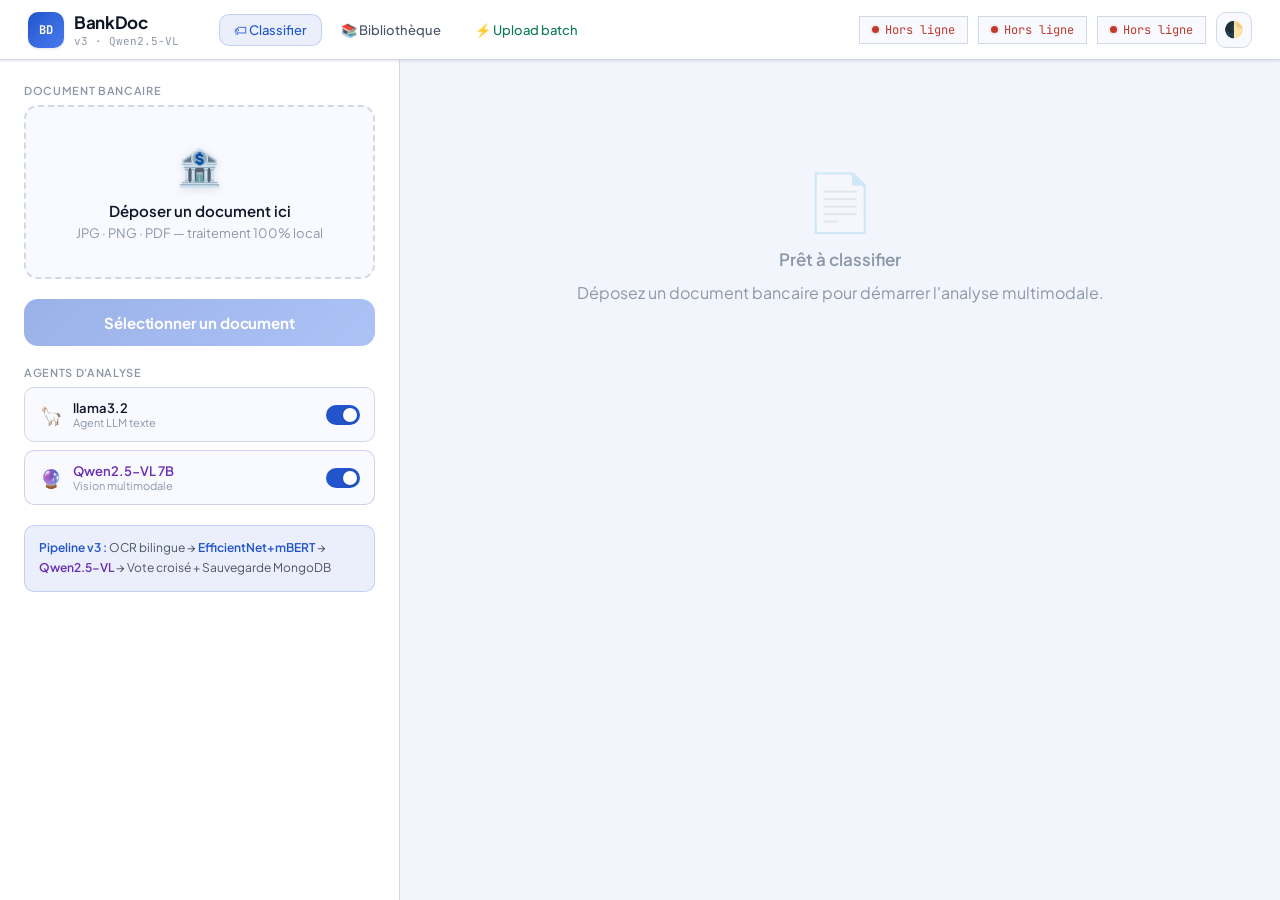
==== templates/index.html @ 98807e3e "Refactorisation du projet: nouvelle architecture avec routes, services et templates" ====
<!DOCTYPE html>
<html lang="fr" data-theme="light">
<head>
<meta charset="UTF-8"/>
<meta name="viewport" content="width=device-width, initial-scale=1.0"/>
<title>BankDoc Classifier</title>
<link href="https://fonts.googleapis.com/css2?family=Plus+Jakarta+Sans:wght@300;400;500;600;700;800&family=JetBrains+Mono:wght@400;500&display=swap" rel="stylesheet"/>
<style>
/* ═══════════════════════════════════════════════
   DESIGN SYSTEM
═══════════════════════════════════════════════ */
:root{
  --bg-base:#F2F5FB;--bg-surface:#FFFFFF;--bg-raised:#F8FAFF;--bg-sunken:#EBF0FA;
  --brand:#2255CC;--brand-light:#4A7AEF;--brand-dark:#1A3E99;
  --brand-muted:rgba(34,85,204,0.09);--brand-border:rgba(34,85,204,0.20);
  --success:#0E7A5C;--success-bg:rgba(14,122,92,0.09);--success-border:rgba(14,122,92,0.22);
  --warning:#B45309;--warning-bg:rgba(180,83,9,0.09);--warning-border:rgba(180,83,9,0.22);
  --danger:#C0392B;--danger-bg:rgba(192,57,43,0.09);--danger-border:rgba(192,57,43,0.22);
  --purple:#6B2EB5;--purple-bg:rgba(107,46,181,0.09);--purple-border:rgba(107,46,181,0.22);
  --text:#0F1628;--text2:#4A5568;--text3:#8C97A8;--text4:#B8C2D0;
  --border:#D1D9E6;--border-subtle:#E8EDF5;
  --shadow-sm:0 1px 3px rgba(15,22,40,0.08),0 1px 2px rgba(15,22,40,0.04);
  --shadow-md:0 4px 12px rgba(15,22,40,0.10),0 2px 4px rgba(15,22,40,0.05);
  --shadow-lg:0 12px 32px rgba(15,22,40,0.13),0 4px 8px rgba(15,22,40,0.06);
  --shadow-focus:0 0 0 3px rgba(34,85,204,0.18);
  --font:'Plus Jakarta Sans',sans-serif;--mono:'JetBrains Mono',monospace;
  --r-sm:6px;--r-md:10px;--r-lg:14px;--r-xl:20px;
}
[data-theme="dark"]{
  --bg-base:#0C1220;--bg-surface:#141E30;--bg-raised:#1A2540;--bg-sunken:#0A0F1A;
  --brand:#4A7AEF;--brand-light:#6B97F5;--brand-dark:#2255CC;
  --brand-muted:rgba(74,122,239,0.12);--brand-border:rgba(74,122,239,0.28);
  --success:#2DD4A0;--success-bg:rgba(45,212,160,0.10);--success-border:rgba(45,212,160,0.28);
  --warning:#F5A623;--warning-bg:rgba(245,166,35,0.10);--warning-border:rgba(245,166,35,0.28);
  --danger:#F05252;--danger-bg:rgba(240,82,82,0.10);--danger-border:rgba(240,82,82,0.28);
  --purple:#A78BFA;--purple-bg:rgba(167,139,250,0.10);--purple-border:rgba(167,139,250,0.28);
  --text:#E8EEF8;--text2:#8FA4C0;--text3:#4E6480;--text4:#2E3F55;
  --border:#1E2E45;--border-subtle:#162035;
  --shadow-sm:0 1px 3px rgba(0,0,0,0.25);--shadow-md:0 4px 12px rgba(0,0,0,0.30);--shadow-lg:0 12px 32px rgba(0,0,0,0.40);
}

*{box-sizing:border-box;margin:0;padding:0}
html{font-size:16px}
body{background:var(--bg-base);color:var(--text);font-family:var(--font);min-height:100vh;display:flex;flex-direction:column;transition:background .2s,color .2s}

/* ── SCROLLBARS ── */
*{scrollbar-width:thin;scrollbar-color:var(--border) transparent}
::-webkit-scrollbar{width:8px;height:8px}
::-webkit-scrollbar-track{background:var(--bg-sunken);border-radius:4px}
::-webkit-scrollbar-thumb{background:var(--border);border-radius:4px;border:2px solid var(--bg-sunken)}
::-webkit-scrollbar-thumb:hover{background:var(--text3)}

/* ── HEADER ── */
header{
  background:var(--bg-surface);border-bottom:1px solid var(--border);
  padding:0 28px;height:60px;display:flex;align-items:center;gap:16px;
  position:sticky;top:0;z-index:100;box-shadow:var(--shadow-sm);
}
.logo{display:flex;align-items:center;gap:10px;text-decoration:none}
.logo-mark{
  width:36px;height:36px;border-radius:10px;
  background:linear-gradient(135deg,var(--brand),var(--brand-light));
  display:flex;align-items:center;justify-content:center;
  font-family:var(--mono);font-size:12px;font-weight:700;color:#fff;
  box-shadow:var(--shadow-sm);
}
.logo-title{font-size:17px;font-weight:700;color:var(--text);letter-spacing:-.02em}
.logo-version{font-size:11px;font-family:var(--mono);color:var(--text3);margin-top:1px}

.nav{display:flex;gap:4px;margin-left:24px}
.nav-link{
  padding:7px 14px;border-radius:var(--r-md);font-size:13px;font-weight:500;
  color:var(--text2);text-decoration:none;transition:all .15s;border:1px solid transparent;
  display:flex;align-items:center;gap:6px;
}
.nav-link:hover{background:var(--bg-raised);color:var(--text);border-color:var(--border-subtle)}
.nav-link.active{background:var(--brand-muted);color:var(--brand);border-color:var(--brand-border)}
.nav-link.accent{color:var(--success)}
.nav-link.accent:hover{background:var(--success-bg);border-color:var(--success-border)}

.header-right{margin-left:auto;display:flex;align-items:center;gap:10px}
.status-chip{
  display:flex;align-items:center;gap:6px;padding:5px 12px;
  border-radius:var(--r-full);border:1px solid var(--border);
  background:var(--bg-raised);font-size:12px;font-family:var(--mono);
}
.status-dot{width:7px;height:7px;border-radius:50%;flex-shrink:0}
.status-dot.ok{background:var(--success);box-shadow:0 0 0 2px var(--success-bg)}
.status-dot.warn{background:var(--warning);box-shadow:0 0 0 2px var(--warning-bg)}
.status-dot.err{background:var(--danger);box-shadow:0 0 0 2px var(--danger-bg)}
.status-dot.pulse{animation:pulse 2s ease-in-out infinite}
@keyframes pulse{0%,100%{opacity:1}50%{opacity:.4}}
.status-txt{color:var(--text2)}

.theme-btn{
  width:36px;height:36px;border-radius:var(--r-md);border:1px solid var(--border);
  background:var(--bg-raised);cursor:pointer;font-size:16px;display:flex;align-items:center;justify-content:center;transition:all .15s;
}
.theme-btn:hover{background:var(--bg-sunken);border-color:var(--brand-border)}

/* ── LAYOUT ── */
#page-classify{
  display:grid;grid-template-columns:400px 1fr;
  flex:1;overflow:hidden;min-height:0;
}
.panel-left{
  background:var(--bg-surface);border-right:1px solid var(--border);
  display:flex;flex-direction:column;overflow-y:auto;
  padding:24px;gap:20px;
}
.panel-right{
  background:var(--bg-base);overflow-y:auto;padding:24px;
  display:flex;flex-direction:column;gap:20px;
}

/* ── LABELS ── */
.lbl{font-size:11px;font-weight:600;letter-spacing:.06em;text-transform:uppercase;color:var(--text3);margin-bottom:8px;display:block}

/* ── DROPZONE ── */
.dropzone{
  border:2px dashed var(--border);border-radius:var(--r-lg);
  padding:36px 24px;text-align:center;cursor:pointer;
  transition:all .2s;position:relative;background:var(--bg-raised);
}
.dropzone:hover,.dropzone.drag{border-color:var(--brand);background:var(--brand-muted)}
.dropzone input{position:absolute;inset:0;opacity:0;cursor:pointer;width:100%}
.dz-icon{font-size:36px;margin-bottom:12px;display:block;filter:drop-shadow(0 2px 4px rgba(0,0,0,.1))}
.dz-title{font-size:15px;font-weight:600;color:var(--text);margin-bottom:5px}
.dz-sub{font-size:13px;color:var(--text3)}

/* ── PREVIEW ── */
.preview-card{background:var(--bg-raised);border:1px solid var(--border);border-radius:var(--r-lg);overflow:hidden}
.preview-card img{width:100%;max-height:220px;object-fit:contain;background:var(--bg-sunken);display:block}
.preview-meta{padding:10px 14px;display:flex;gap:12px;font-size:12px;font-family:var(--mono);color:var(--text3);border-top:1px solid var(--border-subtle);background:var(--bg-surface)}

/* ── CLASSIFY BUTTON ── */
.classify-btn{
  width:100%;padding:14px 20px;border-radius:var(--r-lg);
  background:linear-gradient(135deg,var(--brand),var(--brand-light));
  color:#fff;border:none;font-family:var(--font);font-size:15px;font-weight:700;
  cursor:pointer;transition:all .2s;display:flex;align-items:center;justify-content:center;gap:10px;
  box-shadow:0 4px 14px rgba(34,85,204,0.30);letter-spacing:-.01em;
}
.classify-btn:hover{transform:translateY(-1px);box-shadow:0 6px 20px rgba(34,85,204,0.38)}
.classify-btn:active{transform:translateY(0)}
.classify-btn:disabled{opacity:.45;cursor:not-allowed;transform:none;box-shadow:none}
.btn-spinner{width:16px;height:16px;border:2px solid rgba(255,255,255,.35);border-top-color:#fff;border-radius:50%;animation:spin .7s linear infinite;display:none}
@keyframes spin{to{transform:rotate(360deg)}}

/* ── TOGGLES ── */
.toggles{display:flex;flex-direction:column;gap:8px}
.toggle-row{
  display:flex;align-items:center;justify-content:space-between;
  padding:12px 14px;background:var(--bg-raised);border:1px solid var(--border);
  border-radius:var(--r-md);transition:border-color .15s;
}
.toggle-row:hover{border-color:var(--brand-border)}
.toggle-info{display:flex;align-items:center;gap:10px}
.toggle-icon{font-size:18px;width:24px;text-align:center}
.toggle-name{font-size:13px;font-weight:600;color:var(--text)}
.toggle-desc{font-size:11px;color:var(--text3)}
.sw{position:relative;width:34px;height:20px;display:inline-block;flex-shrink:0}
.sw input{opacity:0;width:0;height:0}
.sl{position:absolute;inset:0;background:var(--border);border-radius:20px;cursor:pointer;transition:background .2s}
.sl:before{content:"";position:absolute;width:14px;height:14px;left:3px;top:3px;background:#fff;border-radius:50%;transition:transform .2s;box-shadow:0 1px 3px rgba(0,0,0,.2)}
input:checked+.sl{background:var(--brand)}
input:checked+.sl:before{transform:translateX(14px)}

/* ── PIPELINE INFO ── */
.pipe-info{padding:12px 14px;background:var(--brand-muted);border:1px solid var(--brand-border);border-radius:var(--r-md);font-size:12px;color:var(--text2);line-height:1.7}
.pipe-info strong{color:var(--brand);font-weight:600}

/* ══════════════════════
   RESULT CARDS
══════════════════════ */
.empty-state{
  display:flex;flex-direction:column;align-items:center;justify-content:center;
  gap:12px;padding:80px 24px;color:var(--text3);text-align:center;
}
.empty-icon{font-size:56px;opacity:.25}
.empty-title{font-size:17px;font-weight:600;color:var(--text3)}
.empty-sub{font-size:13px}

.result-card{background:var(--bg-surface);border:1px solid var(--border);border-radius:var(--r-xl);padding:24px;box-shadow:var(--shadow-md);transition:border-color .2s}
.result-card.validated{border-color:var(--success-border);background:linear-gradient(180deg,var(--success-bg),transparent)}
.result-card.disagreement{border-color:var(--warning-border)}
.result-card.agents{border-color:var(--purple-border)}

.result-top{display:flex;align-items:flex-start;justify-content:space-between;margin-bottom:20px}
.result-class-label{font-size:11px;font-weight:600;letter-spacing:.08em;text-transform:uppercase;color:var(--text3);margin-bottom:6px}
.result-class{font-size:28px;font-weight:800;letter-spacing:-.03em;color:var(--text)}
.path-pill{
  padding:5px 12px;border-radius:var(--r-full);font-size:11px;font-weight:600;
  font-family:var(--mono);
}
.path-pill.validated{background:var(--success-bg);color:var(--success);border:1px solid var(--success-border)}
.path-pill.disagreement{background:var(--warning-bg);color:var(--warning);border:1px solid var(--warning-border)}
.path-pill.agents{background:var(--purple-bg);color:var(--purple);border:1px solid var(--purple-border)}
.path-pill.default{background:var(--bg-raised);color:var(--text3);border:1px solid var(--border)}

.conf-row{margin-bottom:20px}
.conf-labels{display:flex;justify-content:space-between;align-items:center;margin-bottom:7px}
.conf-label-txt{font-size:13px;color:var(--text2);font-weight:500}
.conf-value{font-size:18px;font-weight:700;font-family:var(--mono)}
.conf-value.hi{color:var(--success)}
.conf-value.mid{color:var(--warning)}
.conf-value.lo{color:var(--danger)}
.bar-bg{height:8px;background:var(--bg-sunken);border-radius:4px;overflow:hidden}
.bar-fill{height:8px;border-radius:4px;transition:width .8s cubic-bezier(.4,0,.2,1)}
.bar-fill.hi{background:linear-gradient(90deg,var(--success),#34D399)}
.bar-fill.mid{background:linear-gradient(90deg,var(--warning),#FBBF24)}
.bar-fill.lo{background:linear-gradient(90deg,var(--danger),#F87171)}

.manual-alert{
  background:var(--warning-bg);border:1px solid var(--warning-border);border-radius:var(--r-lg);
  padding:18px 20px;display:flex;align-items:flex-start;gap:14px;margin-bottom:8px;
}
.mal-icon{font-size:28px;flex-shrink:0}
.mal-title{font-size:15px;font-weight:700;color:var(--warning);margin-bottom:6px}
.mal-desc{font-size:13px;color:var(--text2);line-height:1.6;margin-bottom:12px}
.mal-btn{
  display:inline-flex;align-items:center;gap:8px;padding:10px 18px;
  background:var(--warning);color:#fff;border-radius:var(--r-md);border:none;
  font-family:var(--font);font-size:13px;font-weight:600;cursor:pointer;text-decoration:none;transition:all .15s;
  box-shadow:0 2px 8px rgba(180,83,9,0.25);
}
.mal-btn:hover{opacity:.9;transform:translateY(-1px)}

.section-title{font-size:13px;font-weight:700;letter-spacing:-.01em;color:var(--text);margin-bottom:12px;display:flex;align-items:center;gap:8px}
.section-title::after{content:"";flex:1;height:1px;background:var(--border-subtle)}

/* Qwen card */
.qwen-card{background:var(--bg-raised);border:1px solid var(--purple-border);border-radius:var(--r-lg);padding:16px}
.qw-header{display:flex;align-items:center;gap:8px;margin-bottom:14px}
.qw-badge{padding:4px 10px;border-radius:var(--r-full);font-size:11px;font-weight:600;background:var(--purple-bg);color:var(--purple);border:1px solid var(--purple-border)}
.qw-grid{display:grid;grid-template-columns:1fr 1fr;gap:10px;margin-bottom:10px}
.qw-field label{font-size:10px;font-weight:600;text-transform:uppercase;letter-spacing:.06em;color:var(--text3);display:block;margin-bottom:3px}
.qw-field .val{font-size:14px;font-weight:600;color:var(--text)}
.qw-reason{font-size:12px;color:var(--text2);line-height:1.5;font-family:var(--mono);background:var(--bg-sunken);padding:8px 10px;border-radius:var(--r-sm);margin-top:8px}
.agree-chip{display:inline-flex;align-items:center;gap:6px;padding:5px 11px;border-radius:var(--r-full);font-size:11px;font-weight:600;margin-top:8px}
.agree-chip.yes{background:var(--success-bg);color:var(--success);border:1px solid var(--success-border)}
.agree-chip.no{background:var(--warning-bg);color:var(--warning);border:1px solid var(--warning-border)}

/* Votes */
.votes-grid{display:grid;grid-template-columns:repeat(4,1fr);gap:8px}
.vote-card{background:var(--bg-raised);border:1px solid var(--border);border-radius:var(--r-md);padding:11px;transition:border-color .15s}
.vote-card.qwen{border-color:var(--purple-border)}
.vote-source{font-size:10px;font-weight:600;text-transform:uppercase;letter-spacing:.06em;color:var(--text3);margin-bottom:4px}
.vote-val{font-size:12px;font-weight:600;color:var(--text);word-break:break-word}

/* Scores */
.scores-list{display:flex;flex-direction:column;gap:7px}
.score-row{display:grid;grid-template-columns:150px 1fr 52px;align-items:center;gap:8px}
.score-name{font-size:12px;color:var(--text2);white-space:nowrap;overflow:hidden;text-overflow:ellipsis}
.score-bar-bg{height:5px;background:var(--bg-sunken);border-radius:3px}
.score-bar{height:5px;border-radius:3px;background:var(--border);transition:width .6s}
.score-bar.top{background:var(--brand)}
.score-pct{font-family:var(--mono);font-size:11px;color:var(--text3);text-align:right}

/* Steps */
.steps{display:flex;flex-direction:column;gap:0}
.step-item{display:flex;gap:12px;position:relative;padding-bottom:14px}
.step-item:last-child{padding-bottom:0}
.step-side{display:flex;flex-direction:column;align-items:center}
.step-dot{width:24px;height:24px;border-radius:50%;flex-shrink:0;display:flex;align-items:center;justify-content:center;font-size:10px;font-weight:700}
.step-dot.ok{background:var(--success-bg);color:var(--success);border:1.5px solid var(--success-border)}
.step-dot.warning{background:var(--warning-bg);color:var(--warning);border:1.5px solid var(--warning-border)}
.step-dot.info{background:var(--brand-muted);color:var(--brand);border:1.5px solid var(--brand-border)}
.step-line{flex:1;width:1.5px;background:var(--border-subtle);margin-top:4px}
.step-item:last-child .step-line{display:none}
.step-body{padding-top:2px;flex:1;min-width:0}
.step-name{font-size:13px;font-weight:600;color:var(--text);margin-bottom:3px}
.step-detail{font-size:11px;font-family:var(--mono);color:var(--text3);line-height:1.5;word-break:break-word}

/* OCR */
.ocr-box{background:var(--bg-sunken);border:1px solid var(--border);border-radius:var(--r-md);padding:12px;font-family:var(--mono);font-size:12px;color:var(--text2);line-height:1.7;max-height:130px;overflow-y:auto;white-space:pre-wrap;scrollbar-width:thin}

/* Mongo saved */
.mongo-saved{background:var(--success-bg);border:1px solid var(--success-border);border-radius:var(--r-md);padding:12px 16px;display:flex;align-items:center;gap:10px;font-size:12px;font-family:var(--mono);flex-wrap:wrap}
.mongo-saved .ms-label{color:var(--success);font-weight:600}
.mongo-saved .ms-id{color:var(--text3);flex:1;overflow:hidden;text-overflow:ellipsis;white-space:nowrap}
.mongo-saved a{background:var(--success-bg);border:1px solid var(--success-border);color:var(--success);padding:5px 12px;border-radius:var(--r-sm);font-size:11px;text-decoration:none;transition:all .15s;white-space:nowrap}
.mongo-saved a:hover{background:rgba(14,122,92,.18)}

.timing{font-family:var(--mono);font-size:11px;color:var(--text3);text-align:right}

/* ── RESPONSIVE ── */
@media(max-width:900px){
  #page-classify{grid-template-columns:1fr;height:auto;overflow:visible}
  .panel-left{max-height:none}
  .votes-grid{grid-template-columns:repeat(2,1fr)}
}
</style>
</head>
<body>

<header>
  <a class="logo" href="/">
    <div class="logo-mark">BD</div>
    <div>
      <div class="logo-title">BankDoc</div>
      <div class="logo-version">v3 · Qwen2.5-VL</div>
    </div>
  </a>
  <nav class="nav">
    <span class="nav-link active">🏷 Classifier</span>
    <a class="nav-link" href="/library">📚 Bibliothèque</a>
    <a class="nav-link accent" href="/batch">⚡ Upload batch</a>
  </nav>
  <div class="header-right">
    <div class="status-chip">
      <div class="status-dot pulse" id="dot-model"></div>
      <span class="status-txt" id="txt-model">Modèle…</span>
    </div>
    <div class="status-chip">
      <div class="status-dot pulse" id="dot-qwen"></div>
      <span class="status-txt" id="txt-qwen">Qwen…</span>
    </div>
    <div class="status-chip">
      <div class="status-dot pulse" id="dot-mongo"></div>
      <span class="status-txt" id="txt-mongo">MongoDB…</span>
    </div>
    <button class="theme-btn" onclick="toggleTheme()" title="Changer le thème">🌓</button>
  </div>
</header>

<div id="page-classify">
  <div class="panel-left">
    <!-- Upload -->
    <div>
      <span class="lbl">Document bancaire</span>
      <div class="dropzone" id="dropzone">
        <input type="file" id="file-input" accept="image/*,.pdf"/>
        <span class="dz-icon">🏦</span>
        <div class="dz-title">Déposer un document ici</div>
        <div class="dz-sub">JPG · PNG · PDF — traitement 100% local</div>
      </div>
    </div>

    <!-- Preview -->
    <div id="preview-wrap" style="display:none">
      <span class="lbl">Aperçu</span>
      <div class="preview-card">
        <img id="preview-img" src="" alt="Aperçu"/>
        <div class="preview-meta">
          <span id="file-name">—</span>
          <span id="file-size">—</span>
        </div>
      </div>
    </div>

    <!-- CTA -->
    <button id="btn-classify" class="classify-btn" disabled>
      <div class="btn-spinner" id="spinner"></div>
      <span id="btn-text">Sélectionner un document</span>
    </button>

    <!-- Agents -->
    <div>
      <span class="lbl">Agents d'analyse</span>
      <div class="toggles">
        <div class="toggle-row">
          <div class="toggle-info">
            <span class="toggle-icon">🦙</span>
            <div>
              <div class="toggle-name">llama3.2</div>
              <div class="toggle-desc">Agent LLM texte</div>
            </div>
          </div>
          <label class="sw"><input type="checkbox" id="toggle-llama" checked onchange="setAgent('ollama',this.checked)"/><span class="sl"></span></label>
        </div>
        <div class="toggle-row" style="border-color:var(--purple-border)">
          <div class="toggle-info">
            <span class="toggle-icon">🔮</span>
            <div>
              <div class="toggle-name" style="color:var(--purple)">Qwen2.5-VL 7B</div>
              <div class="toggle-desc">Vision multimodale</div>
            </div>
          </div>
          <label class="sw"><input type="checkbox" id="toggle-qwen" checked onchange="setAgent('qwen',this.checked)"/><span class="sl"></span></label>
        </div>
      </div>
    </div>

    <!-- Pipeline info -->
    <div class="pipe-info">
      <strong>Pipeline v3 :</strong> OCR bilingue →
      <strong>EfficientNet+mBERT</strong> →
      <strong style="color:var(--purple)">Qwen2.5-VL</strong> →
      Vote croisé + Sauvegarde MongoDB
    </div>
  </div>

  <!-- RIGHT -->
  <div class="panel-right" id="right-panel">
    <div class="empty-state" id="empty-state">
      <div class="empty-icon">📄</div>
      <div class="empty-title">Prêt à classifier</div>
      <p>Déposez un document bancaire pour démarrer l'analyse multimodale.</p>
    </div>
  </div>
</div>

<script>
const API = "http://localhost:5000";
let selectedFile = null;

/* Theme */
function toggleTheme(){
  const h=document.documentElement;
  const dark=h.getAttribute('data-theme')==='dark';
  h.setAttribute('data-theme',dark?'light':'dark');
  localStorage.setItem('theme',dark?'light':'dark');
}
(()=>{const t=localStorage.getItem('theme')||'light';document.documentElement.setAttribute('data-theme',t);})();

/* Status */
async function checkStatus(){
  try{
    const r=await fetch(`${API}/status`,{signal:AbortSignal.timeout(4000)});
    const d=await r.json();
    setStatus('model',d.device?'ok':'warn',`${(d.device||'cpu').toUpperCase()} · Acc. ${d.val_acc}%`);
    setStatus('qwen',d.qwen?'ok':'warn',d.qwen?'Qwen2.5-VL ✓':'Qwen hors ligne');
    setStatus('mongo',d.mongodb?'ok':'err',d.mongodb?'MongoDB ✓':'MongoDB ✗');
    document.getElementById('toggle-llama').checked=d.ollama;
    document.getElementById('toggle-qwen').checked=d.qwen;
  }catch{
    ['model','qwen','mongo'].forEach(k=>setStatus(k,'err','Hors ligne'));
  }
}
function setStatus(key,st,txt){
  const d=document.getElementById(`dot-${key}`);
  const t=document.getElementById(`txt-${key}`);
  d.className=`status-dot ${st}`;
  t.textContent=txt;
  t.style.color=st==='ok'?'var(--success)':st==='warn'?'var(--warning)':'var(--danger)';
}
checkStatus();setInterval(checkStatus,15000);

async function setAgent(type,enabled){
  const ep=type==='qwen'?'/toggle_qwen':'/toggle_ollama';
  await fetch(`${API}${ep}`,{method:'POST',headers:{'Content-Type':'application/json'},body:JSON.stringify({enabled})}).catch(()=>{});
}

/* Upload */
const dropzone=document.getElementById('dropzone');
const fileInput=document.getElementById('file-input');
dropzone.addEventListener('dragover',e=>{e.preventDefault();dropzone.classList.add('drag');});
dropzone.addEventListener('dragleave',()=>dropzone.classList.remove('drag'));
dropzone.addEventListener('drop',e=>{e.preventDefault();dropzone.classList.remove('drag');if(e.dataTransfer.files[0])handleFile(e.dataTransfer.files[0]);});
fileInput.addEventListener('change',()=>{if(fileInput.files[0])handleFile(fileInput.files[0]);});

function handleFile(file){
  selectedFile=file;
  const reader=new FileReader();
  reader.onload=e=>{
    document.getElementById('preview-img').src=e.target.result;
    document.getElementById('preview-wrap').style.display='block';
    document.getElementById('file-name').textContent=file.name;
    document.getElementById('file-size').textContent=(file.size/1024).toFixed(1)+' KB';
    document.getElementById('btn-classify').disabled=false;
    document.getElementById('btn-text').textContent='Classifier ce document';
  };
  reader.readAsDataURL(file);
}

document.getElementById('btn-classify').addEventListener('click',async()=>{
  if(!selectedFile)return;
  const btn=document.getElementById('btn-classify');
  const sp=document.getElementById('spinner');
  const bt=document.getElementById('btn-text');
  btn.disabled=true;sp.style.display='block';bt.textContent='Analyse en cours…';
  try{
    const fd=new FormData();fd.append('file',selectedFile);
    const r=await fetch(`${API}/classify`,{method:'POST',body:fd});
    const d=await r.json();
    const conf=parseFloat(d.confidence||0);
    const needsManual=conf<70||d.prediction==='inconnu'||!d.agreement;
    renderResult(d,needsManual);
  }catch(err){renderError(err.message);}
  finally{btn.disabled=false;sp.style.display='none';bt.textContent='Classifier ce document';}
});

/* Render */
function confClass(c){return c>=80?'hi':c>=60?'mid':'lo';}
function pathInfo(p){
  return{
    direct_qwen_validated:{text:'Validé par Qwen ✓',cls:'validated'},
    qwen_disagreement:{text:'Désaccord Qwen ⚠',cls:'disagreement'},
    agents:{text:'Vote multi-agents',cls:'agents'},
    direct:{text:'Voie directe',cls:'default'},
  }[p]||{text:p,cls:'default'};
}

function renderResult(d,needsManual=false){
  const panel=document.getElementById('right-panel');
  const conf=parseFloat(d.confidence);
  const cc=confClass(conf);
  const pl=pathInfo(d.path);

  const manualHTML=needsManual?`
    <div class="manual-alert">
      <div class="mal-icon">⚠️</div>
      <div style="flex:1">
        <div class="mal-title">Classification manuelle requise</div>
        <div class="mal-desc">
          Confiance <strong style="color:var(--warning)">${conf.toFixed(1)}%</strong> — en dessous du seuil de 70%.
          ${d.prediction==='inconnu'?'Document classé <strong>inconnu</strong>.':''}
          ${!d.agreement?'Les agents sont en <strong>désaccord</strong>.':''}
        </div>
        <a class="mal-btn" href="manual_classify.html?doc_id=${enc(d.mongo_id||'')}&filename=${enc(d.original_filename||selectedFile?.name||'')}&confidence=${conf.toFixed(1)}&prediction=${enc(d.prediction||'')}&ocr=${enc((d.ocr_text||'').substring(0,500))}&scores=${enc(JSON.stringify(d.all_scores||[]))}">
          🏷 Classifier manuellement →
        </a>
      </div>
    </div>`:''

  let qwenHTML='';
  if(d.qwen?.class||d.qwen?.reasoning){
    const agrees=d.qwen.class&&d.qwen.class.toLowerCase()===d.prediction.toLowerCase();
    qwenHTML=`<div>
      <div class="section-title">🔮 Analyse Qwen2.5-VL</div>
      <div class="qwen-card">
        <div class="qw-header"><span class="qw-badge">qwen2.5vl</span><span style="font-size:12px;color:var(--text3)">Vision multimodale</span></div>
        <div class="qw-grid">
          <div class="qw-field"><label>Classification</label><div class="val">${d.qwen.class||'—'}</div></div>
          <div class="qw-field"><label>Confiance</label><div class="val ${confClass((d.qwen.confidence||0)*100)}">${d.qwen.confidence?((d.qwen.confidence*100).toFixed(0)+'%'):'—'}</div></div>
        </div>
        ${d.qwen.reasoning?`<div class="qw-reason">${d.qwen.reasoning.substring(0,200)}</div>`:''}
        <div class="agree-chip ${agrees?'yes':'no'}">${agrees?'✓ Accord EfficientNet':'⚠ Désaccord — EfficientNet: '+d.prediction+' | Qwen: '+d.qwen.class}</div>
      </div>
    </div>`;
  }

  let votesHTML='';
  if(d.votes&&Object.keys(d.votes).length){
    const vk=['model','keywords','llm','qwen'];
    const vl={model:'EfficientNet',keywords:'Mots-clés',llm:'llama3.2',qwen:'Qwen2.5-VL'};
    votesHTML=`<div>
      <div class="section-title">🗳 Vote des agents</div>
      <div class="votes-grid">
        ${vk.map(k=>`<div class="vote-card ${k==='qwen'?'qwen':''}"><div class="vote-source">${vl[k]}</div><div class="vote-val" ${k==='qwen'?'style="color:var(--purple)"':''}>${d.votes[k]||'—'}</div></div>`).join('')}
      </div>
      ${!d.agreement?`<p style="margin-top:8px;font-size:12px;color:var(--warning);font-weight:600">⚠ Révision humaine recommandée</p>`:''}
    </div>`;
  }

  const maxScore=d.all_scores?.[0]?.score||1;
  const scoresHTML=`<div>
    <div class="section-title">📊 Scores EfficientNet+mBERT</div>
    <div class="scores-list">
      ${(d.all_scores||[]).map((s,i)=>`<div class="score-row">
        <div class="score-name">${s.class}</div>
        <div class="score-bar-bg"><div class="score-bar ${i===0?'top':''}" style="width:${(s.score/maxScore*100).toFixed(1)}%"></div></div>
        <div class="score-pct">${(s.score*100).toFixed(1)}%</div>
      </div>`).join('')}
    </div>
  </div>`;

  const stepsHTML=`<div>
    <div class="section-title">🔄 Pipeline d'analyse</div>
    <div class="steps">
      ${(d.steps||[]).map((s,i)=>`<div class="step-item">
        <div class="step-side"><div class="step-dot ${s.status||'ok'}">${i+1}</div><div class="step-line"></div></div>
        <div class="step-body">
          <div class="step-name">${s.step}</div>
          <div class="step-detail">${s.detail}</div>
        </div>
      </div>`).join('')}
    </div>
  </div>`;

  const mongoHTML=d.mongo_id?`
    <div class="mongo-saved">
      <span class="ms-label">✅ Sauvegardé</span>
      <span class="ms-id">${d.mongo_id}</span>
      <a href="/library">Voir dans la bibliothèque →</a>
    </div>`:'';

  panel.innerHTML=`
    ${manualHTML}
    <div class="result-card ${pl.cls}">
      <div class="result-top">
        <div>
          <div class="result-class-label">Classification</div>
          <div class="result-class">${d.prediction}</div>
        </div>
        <span class="path-pill ${pl.cls}">${pl.text}</span>
      </div>
      <div class="conf-row">
        <div class="conf-labels">
          <span class="conf-label-txt">Confiance globale</span>
          <span class="conf-value ${cc}">${conf.toFixed(1)}%</span>
        </div>
        <div class="bar-bg"><div class="bar-fill ${cc}" style="width:${conf}%"></div></div>
      </div>
    </div>
    ${mongoHTML}
    ${qwenHTML}
    ${votesHTML}
    ${scoresHTML}
    ${stepsHTML}
    <div>
      <div class="section-title">📝 Texte OCR extrait</div>
      <div class="ocr-box">${d.ocr_text||'—'}</div>
    </div>
    <div class="timing">⏱ ${d.time_ms} ms total</div>
  `;
}

function renderError(msg){
  document.getElementById('right-panel').innerHTML=`
    <div style="background:var(--danger-bg);border:1px solid var(--danger-border);border-radius:var(--r-lg);padding:24px">
      <div style="font-size:16px;font-weight:700;color:var(--danger);margin-bottom:8px">Erreur de connexion</div>
      <div style="font-size:13px;font-family:var(--mono);color:var(--text2)">${msg}</div>
      <div style="font-size:13px;color:var(--text2);margin-top:10px">Vérifiez : <code style="color:var(--brand)">python app.py</code></div>
    </div>`;
}

function enc(s){return encodeURIComponent(s);}
</script>
</body>
</html>
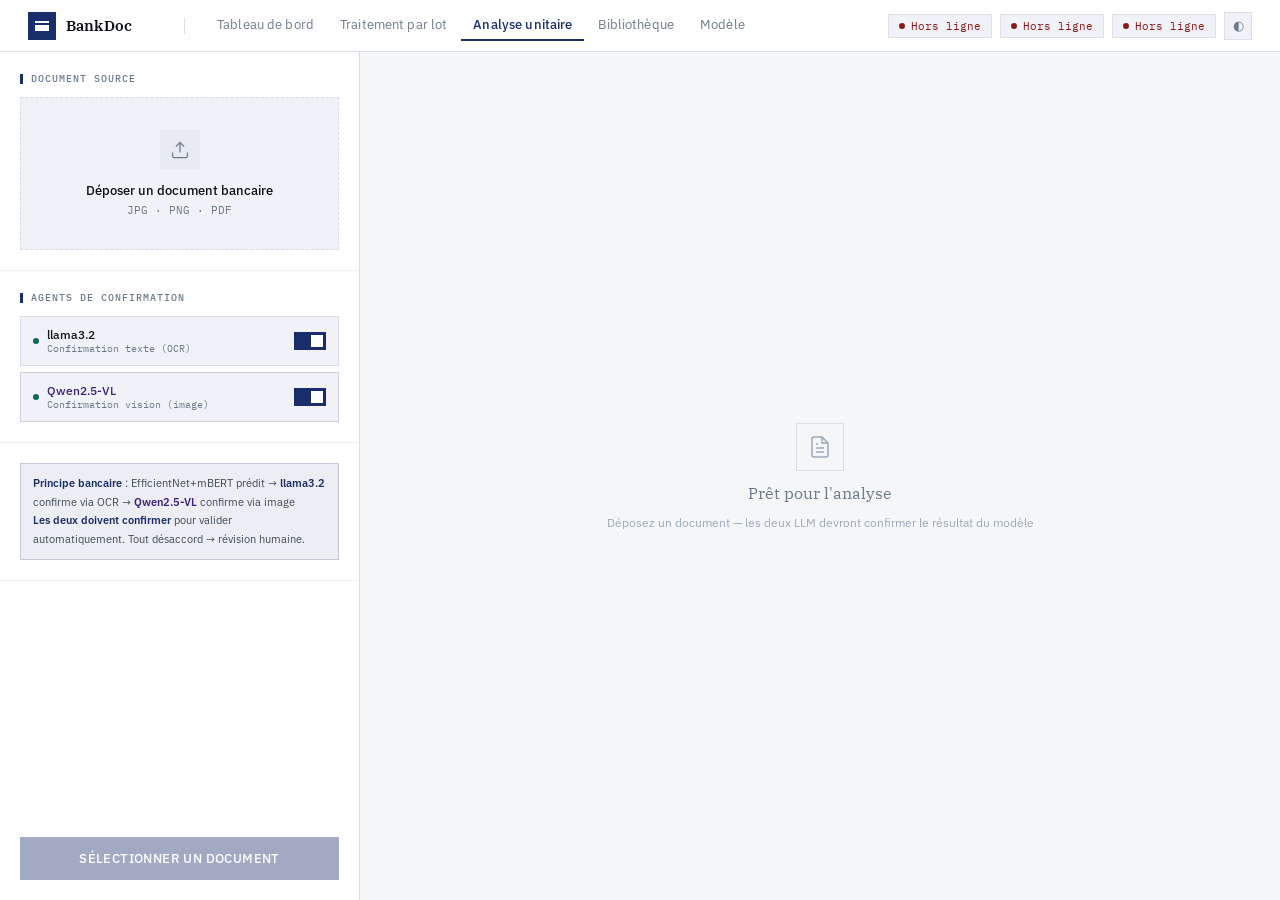
==== commit f603a23c: "Mise à jour: amélioration des agents, pipeline, extraction et templates + ajout dashboard.html" ====
--- a/templates/index.html
+++ b/templates/index.html
@@ -3,437 +3,328 @@
 <head>
 <meta charset="UTF-8"/>
 <meta name="viewport" content="width=device-width, initial-scale=1.0"/>
-<title>BankDoc Classifier</title>
-<link href="https://fonts.googleapis.com/css2?family=Plus+Jakarta+Sans:wght@300;400;500;600;700;800&family=JetBrains+Mono:wght@400;500&display=swap" rel="stylesheet"/>
+<title>BankDoc — Analyse unitaire</title>
+<link href="https://fonts.googleapis.com/css2?family=IBM+Plex+Sans:wght@300;400;500;600&family=IBM+Plex+Mono:wght@400;500&family=IBM+Plex+Serif:wght@300;400;600&display=swap" rel="stylesheet"/>
 <style>
-/* ═══════════════════════════════════════════════
-   DESIGN SYSTEM
-═══════════════════════════════════════════════ */
-:root{
-  --bg-base:#F2F5FB;--bg-surface:#FFFFFF;--bg-raised:#F8FAFF;--bg-sunken:#EBF0FA;
-  --brand:#2255CC;--brand-light:#4A7AEF;--brand-dark:#1A3E99;
-  --brand-muted:rgba(34,85,204,0.09);--brand-border:rgba(34,85,204,0.20);
-  --success:#0E7A5C;--success-bg:rgba(14,122,92,0.09);--success-border:rgba(14,122,92,0.22);
-  --warning:#B45309;--warning-bg:rgba(180,83,9,0.09);--warning-border:rgba(180,83,9,0.22);
-  --danger:#C0392B;--danger-bg:rgba(192,57,43,0.09);--danger-border:rgba(192,57,43,0.22);
-  --purple:#6B2EB5;--purple-bg:rgba(107,46,181,0.09);--purple-border:rgba(107,46,181,0.22);
-  --text:#0F1628;--text2:#4A5568;--text3:#8C97A8;--text4:#B8C2D0;
-  --border:#D1D9E6;--border-subtle:#E8EDF5;
-  --shadow-sm:0 1px 3px rgba(15,22,40,0.08),0 1px 2px rgba(15,22,40,0.04);
-  --shadow-md:0 4px 12px rgba(15,22,40,0.10),0 2px 4px rgba(15,22,40,0.05);
-  --shadow-lg:0 12px 32px rgba(15,22,40,0.13),0 4px 8px rgba(15,22,40,0.06);
-  --shadow-focus:0 0 0 3px rgba(34,85,204,0.18);
-  --font:'Plus Jakarta Sans',sans-serif;--mono:'JetBrains Mono',monospace;
-  --r-sm:6px;--r-md:10px;--r-lg:14px;--r-xl:20px;
-}
-[data-theme="dark"]{
-  --bg-base:#0C1220;--bg-surface:#141E30;--bg-raised:#1A2540;--bg-sunken:#0A0F1A;
-  --brand:#4A7AEF;--brand-light:#6B97F5;--brand-dark:#2255CC;
-  --brand-muted:rgba(74,122,239,0.12);--brand-border:rgba(74,122,239,0.28);
-  --success:#2DD4A0;--success-bg:rgba(45,212,160,0.10);--success-border:rgba(45,212,160,0.28);
-  --warning:#F5A623;--warning-bg:rgba(245,166,35,0.10);--warning-border:rgba(245,166,35,0.28);
-  --danger:#F05252;--danger-bg:rgba(240,82,82,0.10);--danger-border:rgba(240,82,82,0.28);
-  --purple:#A78BFA;--purple-bg:rgba(167,139,250,0.10);--purple-border:rgba(167,139,250,0.28);
-  --text:#E8EEF8;--text2:#8FA4C0;--text3:#4E6480;--text4:#2E3F55;
-  --border:#1E2E45;--border-subtle:#162035;
-  --shadow-sm:0 1px 3px rgba(0,0,0,0.25);--shadow-md:0 4px 12px rgba(0,0,0,0.30);--shadow-lg:0 12px 32px rgba(0,0,0,0.40);
-}
-
+:root {
+  --bg:#F5F6F8;--surface:#FFFFFF;--surface2:#F0F2F7;--surface3:#E8EBF2;
+  --brand:#1A2E6B;--brand2:#253D8A;--brand-accent:#2D52B8;--brand-light:rgba(26,46,107,0.08);--brand-border:rgba(26,46,107,0.2);
+  --success:#0C6B4E;--success-bg:rgba(12,107,78,0.07);--success-border:rgba(12,107,78,0.18);
+  --warning:#7A4500;--warning-bg:rgba(122,69,0,0.07);--warning-border:rgba(122,69,0,0.18);
+  --danger:#8B1A1A;--danger-bg:rgba(139,26,26,0.07);--danger-border:rgba(139,26,26,0.18);
+  --purple:#3D1F7A;--purple-bg:rgba(61,31,122,0.07);--purple-border:rgba(61,31,122,0.18);
+  --text:#0D1117;--text2:#3D4A5C;--text3:#6B7A8D;--text4:#9AAAB8;
+  --border:#D8DDE8;--border-subtle:#EDF0F7;
+  --shadow-md:0 4px 16px rgba(13,17,23,0.08),0 2px 4px rgba(13,17,23,0.04);
+  --font:'IBM Plex Sans',sans-serif;--mono:'IBM Plex Mono',monospace;--serif:'IBM Plex Serif',serif;
+}
+[data-theme="dark"] {
+  --bg:#0A0D14;--surface:#111520;--surface2:#171C2B;--surface3:#1D2336;
+  --brand:#4A6ED4;--brand2:#5A80E0;--brand-accent:#6B91F0;--brand-light:rgba(74,110,212,0.12);--brand-border:rgba(74,110,212,0.25);
+  --success:#1DB87A;--success-bg:rgba(29,184,122,0.08);--success-border:rgba(29,184,122,0.2);
+  --warning:#D4870A;--warning-bg:rgba(212,135,10,0.08);--warning-border:rgba(212,135,10,0.2);
+  --danger:#E05050;--danger-bg:rgba(224,80,80,0.08);--danger-border:rgba(224,80,80,0.2);
+  --purple:#8B6BD4;--purple-bg:rgba(139,107,212,0.08);--purple-border:rgba(139,107,212,0.2);
+  --text:#E4EAF4;--text2:#8A9BB8;--text3:#5A6B84;--text4:#384456;
+  --border:#1E2840;--border-subtle:#141A28;
+}
 *{box-sizing:border-box;margin:0;padding:0}
-html{font-size:16px}
-body{background:var(--bg-base);color:var(--text);font-family:var(--font);min-height:100vh;display:flex;flex-direction:column;transition:background .2s,color .2s}
-
-/* ── SCROLLBARS ── */
+html{font-size:14px;-webkit-font-smoothing:antialiased}
+body{background:var(--bg);color:var(--text);font-family:var(--font);height:100vh;display:flex;flex-direction:column;overflow:hidden}
 *{scrollbar-width:thin;scrollbar-color:var(--border) transparent}
-::-webkit-scrollbar{width:8px;height:8px}
-::-webkit-scrollbar-track{background:var(--bg-sunken);border-radius:4px}
-::-webkit-scrollbar-thumb{background:var(--border);border-radius:4px;border:2px solid var(--bg-sunken)}
-::-webkit-scrollbar-thumb:hover{background:var(--text3)}
-
-/* ── HEADER ── */
-header{
-  background:var(--bg-surface);border-bottom:1px solid var(--border);
-  padding:0 28px;height:60px;display:flex;align-items:center;gap:16px;
-  position:sticky;top:0;z-index:100;box-shadow:var(--shadow-sm);
-}
-.logo{display:flex;align-items:center;gap:10px;text-decoration:none}
-.logo-mark{
-  width:36px;height:36px;border-radius:10px;
-  background:linear-gradient(135deg,var(--brand),var(--brand-light));
-  display:flex;align-items:center;justify-content:center;
-  font-family:var(--mono);font-size:12px;font-weight:700;color:#fff;
-  box-shadow:var(--shadow-sm);
-}
-.logo-title{font-size:17px;font-weight:700;color:var(--text);letter-spacing:-.02em}
-.logo-version{font-size:11px;font-family:var(--mono);color:var(--text3);margin-top:1px}
-
-.nav{display:flex;gap:4px;margin-left:24px}
-.nav-link{
-  padding:7px 14px;border-radius:var(--r-md);font-size:13px;font-weight:500;
-  color:var(--text2);text-decoration:none;transition:all .15s;border:1px solid transparent;
-  display:flex;align-items:center;gap:6px;
-}
-.nav-link:hover{background:var(--bg-raised);color:var(--text);border-color:var(--border-subtle)}
-.nav-link.active{background:var(--brand-muted);color:var(--brand);border-color:var(--brand-border)}
-.nav-link.accent{color:var(--success)}
-.nav-link.accent:hover{background:var(--success-bg);border-color:var(--success-border)}
-
-.header-right{margin-left:auto;display:flex;align-items:center;gap:10px}
-.status-chip{
-  display:flex;align-items:center;gap:6px;padding:5px 12px;
-  border-radius:var(--r-full);border:1px solid var(--border);
-  background:var(--bg-raised);font-size:12px;font-family:var(--mono);
-}
-.status-dot{width:7px;height:7px;border-radius:50%;flex-shrink:0}
-.status-dot.ok{background:var(--success);box-shadow:0 0 0 2px var(--success-bg)}
-.status-dot.warn{background:var(--warning);box-shadow:0 0 0 2px var(--warning-bg)}
-.status-dot.err{background:var(--danger);box-shadow:0 0 0 2px var(--danger-bg)}
-.status-dot.pulse{animation:pulse 2s ease-in-out infinite}
-@keyframes pulse{0%,100%{opacity:1}50%{opacity:.4}}
-.status-txt{color:var(--text2)}
-
-.theme-btn{
-  width:36px;height:36px;border-radius:var(--r-md);border:1px solid var(--border);
-  background:var(--bg-raised);cursor:pointer;font-size:16px;display:flex;align-items:center;justify-content:center;transition:all .15s;
-}
-.theme-btn:hover{background:var(--bg-sunken);border-color:var(--brand-border)}
-
-/* ── LAYOUT ── */
-#page-classify{
-  display:grid;grid-template-columns:400px 1fr;
-  flex:1;overflow:hidden;min-height:0;
-}
-.panel-left{
-  background:var(--bg-surface);border-right:1px solid var(--border);
-  display:flex;flex-direction:column;overflow-y:auto;
-  padding:24px;gap:20px;
-}
-.panel-right{
-  background:var(--bg-base);overflow-y:auto;padding:24px;
-  display:flex;flex-direction:column;gap:20px;
-}
-
-/* ── LABELS ── */
-.lbl{font-size:11px;font-weight:600;letter-spacing:.06em;text-transform:uppercase;color:var(--text3);margin-bottom:8px;display:block}
-
-/* ── DROPZONE ── */
-.dropzone{
-  border:2px dashed var(--border);border-radius:var(--r-lg);
-  padding:36px 24px;text-align:center;cursor:pointer;
-  transition:all .2s;position:relative;background:var(--bg-raised);
-}
-.dropzone:hover,.dropzone.drag{border-color:var(--brand);background:var(--brand-muted)}
-.dropzone input{position:absolute;inset:0;opacity:0;cursor:pointer;width:100%}
-.dz-icon{font-size:36px;margin-bottom:12px;display:block;filter:drop-shadow(0 2px 4px rgba(0,0,0,.1))}
-.dz-title{font-size:15px;font-weight:600;color:var(--text);margin-bottom:5px}
-.dz-sub{font-size:13px;color:var(--text3)}
-
-/* ── PREVIEW ── */
-.preview-card{background:var(--bg-raised);border:1px solid var(--border);border-radius:var(--r-lg);overflow:hidden}
-.preview-card img{width:100%;max-height:220px;object-fit:contain;background:var(--bg-sunken);display:block}
-.preview-meta{padding:10px 14px;display:flex;gap:12px;font-size:12px;font-family:var(--mono);color:var(--text3);border-top:1px solid var(--border-subtle);background:var(--bg-surface)}
-
-/* ── CLASSIFY BUTTON ── */
-.classify-btn{
-  width:100%;padding:14px 20px;border-radius:var(--r-lg);
-  background:linear-gradient(135deg,var(--brand),var(--brand-light));
-  color:#fff;border:none;font-family:var(--font);font-size:15px;font-weight:700;
-  cursor:pointer;transition:all .2s;display:flex;align-items:center;justify-content:center;gap:10px;
-  box-shadow:0 4px 14px rgba(34,85,204,0.30);letter-spacing:-.01em;
-}
-.classify-btn:hover{transform:translateY(-1px);box-shadow:0 6px 20px rgba(34,85,204,0.38)}
-.classify-btn:active{transform:translateY(0)}
-.classify-btn:disabled{opacity:.45;cursor:not-allowed;transform:none;box-shadow:none}
-.btn-spinner{width:16px;height:16px;border:2px solid rgba(255,255,255,.35);border-top-color:#fff;border-radius:50%;animation:spin .7s linear infinite;display:none}
+::-webkit-scrollbar{width:6px}::-webkit-scrollbar-thumb{background:var(--border);border-radius:3px}
+
+.nav{height:52px;background:var(--surface);border-bottom:1px solid var(--border);display:flex;align-items:center;padding:0 28px;gap:0;flex-shrink:0}
+.nav-brand{display:flex;align-items:center;gap:10px;text-decoration:none;margin-right:32px}
+.nav-logo{width:28px;height:28px;background:var(--brand);display:flex;align-items:center;justify-content:center}
+.nav-logo svg{width:16px;height:16px;fill:#fff}
+.nav-title{font-family:var(--serif);font-size:15px;font-weight:600;color:var(--text);letter-spacing:.01em}
+.nav-sep{width:1px;height:16px;background:var(--border);margin:0 20px}
+.nav-links{display:flex;gap:2px}
+.nav-link{padding:6px 12px;font-size:13px;color:var(--text3);text-decoration:none;letter-spacing:.01em;border-bottom:2px solid transparent;display:flex;align-items:center;gap:6px;transition:color .15s}
+.nav-link:hover{color:var(--text)}
+.nav-link.active{color:var(--brand);border-bottom-color:var(--brand);font-weight:500}
+.nav-right{margin-left:auto;display:flex;align-items:center;gap:8px}
+.status-chip{display:flex;align-items:center;gap:6px;font-family:var(--mono);font-size:11px;color:var(--text3);padding:4px 10px;border:1px solid var(--border);background:var(--surface2)}
+.dot{width:6px;height:6px;border-radius:50%;flex-shrink:0}
+.dot.ok{background:var(--success)}.dot.warn{background:var(--warning)}.dot.err{background:var(--danger)}
+.dot.pulse{animation:blink 2s ease-in-out infinite}
+@keyframes blink{0%,100%{opacity:1}50%{opacity:.3}}
+.theme-toggle{width:28px;height:28px;border:1px solid var(--border);background:var(--surface2);cursor:pointer;display:flex;align-items:center;justify-content:center;color:var(--text3);font-size:13px;transition:all .15s}
+.theme-toggle:hover{color:var(--text);border-color:var(--brand)}
+.workspace{flex:1;display:grid;grid-template-columns:360px 1fr;overflow:hidden;min-height:0}
+
+/* LEFT */
+.left-panel{background:var(--surface);border-right:1px solid var(--border);display:flex;flex-direction:column;overflow-y:auto}
+.panel-section{padding:20px;border-bottom:1px solid var(--border-subtle)}
+.section-label{font-family:var(--mono);font-size:10px;font-weight:500;letter-spacing:.1em;text-transform:uppercase;color:var(--text3);margin-bottom:12px;display:flex;align-items:center;gap:8px}
+.section-label::before{content:"";width:3px;height:10px;background:var(--brand)}
+.dropzone{border:1px dashed var(--border);padding:32px 20px;text-align:center;cursor:pointer;position:relative;transition:all .2s;background:var(--surface2)}
+.dropzone:hover,.dropzone.drag{border-color:var(--brand);background:var(--brand-light)}
+.dropzone input{position:absolute;inset:0;opacity:0;cursor:pointer;width:100%;height:100%}
+.dz-icon{width:40px;height:40px;margin:0 auto 12px;background:var(--surface3);display:flex;align-items:center;justify-content:center}
+.dz-icon svg{width:20px;height:20px;stroke:var(--text3);fill:none;stroke-width:1.5}
+.dz-title{font-size:13px;font-weight:500;margin-bottom:4px;color:var(--text)}
+.dz-sub{font-size:11px;color:var(--text3);font-family:var(--mono)}
+.preview-img-box{background:var(--surface3);border:1px solid var(--border);display:flex;align-items:center;justify-content:center;height:160px;overflow:hidden}
+.preview-img-box img{max-height:160px;max-width:100%;object-fit:contain}
+.preview-meta{display:flex;gap:12px;padding:8px 10px;background:var(--surface2);border:1px solid var(--border);border-top:none;font-family:var(--mono);font-size:11px;color:var(--text3)}
+.agent-list{display:flex;flex-direction:column;gap:6px}
+.agent-row{display:flex;align-items:center;justify-content:space-between;padding:10px 12px;border:1px solid var(--border);background:var(--surface2);transition:border-color .15s}
+.agent-row:hover{border-color:var(--brand-border)}
+.agent-info{display:flex;align-items:center;gap:8px}
+.agent-dot{width:6px;height:6px;border-radius:50%}
+.agent-dot.active{background:var(--success)}
+.agent-dot.inactive{background:var(--border)}
+.agent-name{font-size:12px;font-weight:500}
+.agent-type{font-family:var(--mono);font-size:10px;color:var(--text3)}
+.sw{position:relative;width:32px;height:18px;display:inline-block;flex-shrink:0}
+.sw input{opacity:0;width:0;height:0}
+.sw-track{position:absolute;inset:0;background:var(--border);cursor:pointer;transition:background .2s}
+.sw-track:before{content:"";position:absolute;width:12px;height:12px;left:3px;top:3px;background:#fff;transition:transform .2s;box-shadow:0 1px 2px rgba(0,0,0,.15)}
+input:checked+.sw-track{background:var(--brand)}
+input:checked+.sw-track:before{transform:translateX(14px)}
+.pipeline-badge{padding:10px 12px;background:var(--brand-light);border:1px solid var(--brand-border);font-size:11px;color:var(--text2);line-height:1.7}
+.pipeline-badge strong{color:var(--brand);font-weight:600}
+.analyze-btn{width:100%;padding:13px;background:var(--brand);color:#fff;border:none;font-family:var(--font);font-size:13px;font-weight:500;cursor:pointer;letter-spacing:.03em;text-transform:uppercase;transition:background .15s;display:flex;align-items:center;justify-content:center;gap:8px}
+.analyze-btn:hover{background:var(--brand2)}
+.analyze-btn:disabled{opacity:.4;cursor:not-allowed}
+.analyze-btn .spinner{width:14px;height:14px;border:2px solid rgba(255,255,255,.3);border-top-color:#fff;border-radius:50%;animation:spin .7s linear infinite;display:none}
 @keyframes spin{to{transform:rotate(360deg)}}
 
-/* ── TOGGLES ── */
-.toggles{display:flex;flex-direction:column;gap:8px}
-.toggle-row{
-  display:flex;align-items:center;justify-content:space-between;
-  padding:12px 14px;background:var(--bg-raised);border:1px solid var(--border);
-  border-radius:var(--r-md);transition:border-color .15s;
-}
-.toggle-row:hover{border-color:var(--brand-border)}
-.toggle-info{display:flex;align-items:center;gap:10px}
-.toggle-icon{font-size:18px;width:24px;text-align:center}
-.toggle-name{font-size:13px;font-weight:600;color:var(--text)}
-.toggle-desc{font-size:11px;color:var(--text3)}
-.sw{position:relative;width:34px;height:20px;display:inline-block;flex-shrink:0}
-.sw input{opacity:0;width:0;height:0}
-.sl{position:absolute;inset:0;background:var(--border);border-radius:20px;cursor:pointer;transition:background .2s}
-.sl:before{content:"";position:absolute;width:14px;height:14px;left:3px;top:3px;background:#fff;border-radius:50%;transition:transform .2s;box-shadow:0 1px 3px rgba(0,0,0,.2)}
-input:checked+.sl{background:var(--brand)}
-input:checked+.sl:before{transform:translateX(14px)}
-
-/* ── PIPELINE INFO ── */
-.pipe-info{padding:12px 14px;background:var(--brand-muted);border:1px solid var(--brand-border);border-radius:var(--r-md);font-size:12px;color:var(--text2);line-height:1.7}
-.pipe-info strong{color:var(--brand);font-weight:600}
-
-/* ══════════════════════
-   RESULT CARDS
-══════════════════════ */
-.empty-state{
-  display:flex;flex-direction:column;align-items:center;justify-content:center;
-  gap:12px;padding:80px 24px;color:var(--text3);text-align:center;
-}
-.empty-icon{font-size:56px;opacity:.25}
-.empty-title{font-size:17px;font-weight:600;color:var(--text3)}
-.empty-sub{font-size:13px}
-
-.result-card{background:var(--bg-surface);border:1px solid var(--border);border-radius:var(--r-xl);padding:24px;box-shadow:var(--shadow-md);transition:border-color .2s}
-.result-card.validated{border-color:var(--success-border);background:linear-gradient(180deg,var(--success-bg),transparent)}
-.result-card.disagreement{border-color:var(--warning-border)}
-.result-card.agents{border-color:var(--purple-border)}
-
-.result-top{display:flex;align-items:flex-start;justify-content:space-between;margin-bottom:20px}
-.result-class-label{font-size:11px;font-weight:600;letter-spacing:.08em;text-transform:uppercase;color:var(--text3);margin-bottom:6px}
-.result-class{font-size:28px;font-weight:800;letter-spacing:-.03em;color:var(--text)}
-.path-pill{
-  padding:5px 12px;border-radius:var(--r-full);font-size:11px;font-weight:600;
-  font-family:var(--mono);
-}
-.path-pill.validated{background:var(--success-bg);color:var(--success);border:1px solid var(--success-border)}
-.path-pill.disagreement{background:var(--warning-bg);color:var(--warning);border:1px solid var(--warning-border)}
-.path-pill.agents{background:var(--purple-bg);color:var(--purple);border:1px solid var(--purple-border)}
-.path-pill.default{background:var(--bg-raised);color:var(--text3);border:1px solid var(--border)}
-
-.conf-row{margin-bottom:20px}
-.conf-labels{display:flex;justify-content:space-between;align-items:center;margin-bottom:7px}
-.conf-label-txt{font-size:13px;color:var(--text2);font-weight:500}
-.conf-value{font-size:18px;font-weight:700;font-family:var(--mono)}
-.conf-value.hi{color:var(--success)}
-.conf-value.mid{color:var(--warning)}
-.conf-value.lo{color:var(--danger)}
-.bar-bg{height:8px;background:var(--bg-sunken);border-radius:4px;overflow:hidden}
-.bar-fill{height:8px;border-radius:4px;transition:width .8s cubic-bezier(.4,0,.2,1)}
-.bar-fill.hi{background:linear-gradient(90deg,var(--success),#34D399)}
-.bar-fill.mid{background:linear-gradient(90deg,var(--warning),#FBBF24)}
-.bar-fill.lo{background:linear-gradient(90deg,var(--danger),#F87171)}
-
-.manual-alert{
-  background:var(--warning-bg);border:1px solid var(--warning-border);border-radius:var(--r-lg);
-  padding:18px 20px;display:flex;align-items:flex-start;gap:14px;margin-bottom:8px;
-}
-.mal-icon{font-size:28px;flex-shrink:0}
-.mal-title{font-size:15px;font-weight:700;color:var(--warning);margin-bottom:6px}
-.mal-desc{font-size:13px;color:var(--text2);line-height:1.6;margin-bottom:12px}
-.mal-btn{
-  display:inline-flex;align-items:center;gap:8px;padding:10px 18px;
-  background:var(--warning);color:#fff;border-radius:var(--r-md);border:none;
-  font-family:var(--font);font-size:13px;font-weight:600;cursor:pointer;text-decoration:none;transition:all .15s;
-  box-shadow:0 2px 8px rgba(180,83,9,0.25);
-}
-.mal-btn:hover{opacity:.9;transform:translateY(-1px)}
-
-.section-title{font-size:13px;font-weight:700;letter-spacing:-.01em;color:var(--text);margin-bottom:12px;display:flex;align-items:center;gap:8px}
-.section-title::after{content:"";flex:1;height:1px;background:var(--border-subtle)}
-
-/* Qwen card */
-.qwen-card{background:var(--bg-raised);border:1px solid var(--purple-border);border-radius:var(--r-lg);padding:16px}
-.qw-header{display:flex;align-items:center;gap:8px;margin-bottom:14px}
-.qw-badge{padding:4px 10px;border-radius:var(--r-full);font-size:11px;font-weight:600;background:var(--purple-bg);color:var(--purple);border:1px solid var(--purple-border)}
-.qw-grid{display:grid;grid-template-columns:1fr 1fr;gap:10px;margin-bottom:10px}
-.qw-field label{font-size:10px;font-weight:600;text-transform:uppercase;letter-spacing:.06em;color:var(--text3);display:block;margin-bottom:3px}
-.qw-field .val{font-size:14px;font-weight:600;color:var(--text)}
-.qw-reason{font-size:12px;color:var(--text2);line-height:1.5;font-family:var(--mono);background:var(--bg-sunken);padding:8px 10px;border-radius:var(--r-sm);margin-top:8px}
-.agree-chip{display:inline-flex;align-items:center;gap:6px;padding:5px 11px;border-radius:var(--r-full);font-size:11px;font-weight:600;margin-top:8px}
-.agree-chip.yes{background:var(--success-bg);color:var(--success);border:1px solid var(--success-border)}
-.agree-chip.no{background:var(--warning-bg);color:var(--warning);border:1px solid var(--warning-border)}
-
-/* Votes */
-.votes-grid{display:grid;grid-template-columns:repeat(4,1fr);gap:8px}
-.vote-card{background:var(--bg-raised);border:1px solid var(--border);border-radius:var(--r-md);padding:11px;transition:border-color .15s}
-.vote-card.qwen{border-color:var(--purple-border)}
-.vote-source{font-size:10px;font-weight:600;text-transform:uppercase;letter-spacing:.06em;color:var(--text3);margin-bottom:4px}
-.vote-val{font-size:12px;font-weight:600;color:var(--text);word-break:break-word}
-
-/* Scores */
-.scores-list{display:flex;flex-direction:column;gap:7px}
-.score-row{display:grid;grid-template-columns:150px 1fr 52px;align-items:center;gap:8px}
+/* RIGHT */
+.right-panel{overflow-y:auto;background:var(--bg);display:flex;flex-direction:column}
+.empty-state{flex:1;display:flex;flex-direction:column;align-items:center;justify-content:center;gap:12px;color:var(--text3);padding:60px 24px;text-align:center}
+.empty-icon{width:48px;height:48px;border:1px solid var(--border);display:flex;align-items:center;justify-content:center;margin:0 auto}
+.empty-icon svg{width:24px;height:24px;stroke:var(--text4);fill:none;stroke-width:1.5}
+.empty-title{font-family:var(--serif);font-size:16px;font-weight:400;color:var(--text3)}
+.empty-sub{font-size:12px;color:var(--text4)}
+.results-container{padding:24px;display:flex;flex-direction:column;gap:18px}
+
+/* RESULT HEADER */
+.result-header{background:var(--surface);border:1px solid var(--border);padding:20px 24px}
+.result-header-top{display:flex;align-items:flex-start;justify-content:space-between;margin-bottom:16px}
+.result-class-label{font-family:var(--mono);font-size:10px;font-weight:500;letter-spacing:.1em;text-transform:uppercase;color:var(--text3);margin-bottom:4px}
+.result-class{font-family:var(--serif);font-size:28px;font-weight:400;color:var(--text);letter-spacing:-.01em}
+.result-path-badge{padding:4px 10px;border:1px solid var(--border);font-family:var(--mono);font-size:10px;font-weight:500}
+.result-path-badge.validated{background:var(--success-bg);color:var(--success);border-color:var(--success-border)}
+.result-path-badge.disagreement{background:var(--warning-bg);color:var(--warning);border-color:var(--warning-border)}
+.result-path-badge.default{background:var(--surface2);color:var(--text3)}
+.conf-block{display:flex;flex-direction:column;gap:6px}
+.conf-labels{display:flex;justify-content:space-between;font-size:12px}
+.conf-label{color:var(--text3)}
+.conf-val{font-family:var(--mono);font-weight:500}
+.conf-val.hi{color:var(--success)}.conf-val.mid{color:var(--warning)}.conf-val.lo{color:var(--danger)}
+.conf-bar{height:4px;background:var(--surface3)}
+.conf-fill{height:4px;transition:width .8s cubic-bezier(.4,0,.2,1)}
+.conf-fill.hi{background:var(--success)}.conf-fill.mid{background:var(--warning)}.conf-fill.lo{background:var(--danger)}
+
+/* MANUAL ALERT */
+.manual-alert{background:var(--warning-bg);border:1px solid var(--warning-border);border-left:3px solid var(--warning);padding:16px 18px;display:flex;gap:16px;align-items:flex-start}
+.alert-content{flex:1}
+.alert-title{font-size:13px;font-weight:600;color:var(--warning);margin-bottom:5px}
+.alert-desc{font-size:12px;color:var(--text2);line-height:1.6;margin-bottom:10px}
+.alert-btn{display:inline-flex;align-items:center;gap:6px;padding:8px 16px;background:var(--warning);color:#fff;font-family:var(--font);font-size:12px;font-weight:500;text-decoration:none;cursor:pointer;border:none;letter-spacing:.02em;transition:opacity .15s}
+.alert-btn:hover{opacity:.85}
+
+/* SECTION CARDS */
+.result-section{background:var(--surface);border:1px solid var(--border)}
+.rs-header{padding:12px 16px;border-bottom:1px solid var(--border-subtle);display:flex;align-items:center;justify-content:space-between}
+.rs-title{font-family:var(--mono);font-size:10px;font-weight:500;letter-spacing:.1em;text-transform:uppercase;color:var(--text3);display:flex;align-items:center;gap:8px}
+.rs-title::before{content:"";width:2px;height:10px;background:var(--brand)}
+.rs-body{padding:14px 16px}
+
+/* VERDICT BANNER */
+.verdict-banner{padding:14px 18px;display:flex;align-items:center;gap:12px;border:1px solid}
+.verdict-banner.ok{background:var(--success-bg);border-color:var(--success-border)}
+.verdict-banner.warn{background:var(--warning-bg);border-color:var(--warning-border);border-left:3px solid var(--warning)}
+.verdict-icon{font-size:18px;flex-shrink:0}
+.verdict-text{flex:1}
+.verdict-title{font-size:13px;font-weight:600;margin-bottom:3px}
+.verdict-banner.ok .verdict-title{color:var(--success)}
+.verdict-banner.warn .verdict-title{color:var(--warning)}
+.verdict-sub{font-size:11px;color:var(--text2);line-height:1.5}
+
+/* MODEL COMPARISON TABLE */
+.model-table{width:100%;border-collapse:collapse;font-size:12px}
+.model-table th{font-family:var(--mono);font-size:9px;font-weight:500;letter-spacing:.08em;text-transform:uppercase;color:var(--text3);padding:8px 12px;text-align:left;border-bottom:1px solid var(--border)}
+.model-table td{padding:10px 12px;border-bottom:1px solid var(--border-subtle);vertical-align:middle}
+.model-table tr:last-child td{border-bottom:none}
+.model-row-name{font-weight:500;color:var(--text);display:flex;align-items:center;gap:7px}
+.model-badge{font-family:var(--mono);font-size:9px;font-weight:500;padding:2px 6px;border:1px solid}
+.model-badge.principal{background:var(--brand-light);color:var(--brand);border-color:var(--brand-border)}
+.model-badge.llm{background:var(--success-bg);color:var(--success);border-color:var(--success-border)}
+.model-badge.vision{background:var(--purple-bg);color:var(--purple);border-color:var(--purple-border)}
+.model-badge.unavail{background:var(--surface3);color:var(--text3);border-color:var(--border)}
+.verdict-cell{font-family:var(--mono);font-size:11px;font-weight:500;display:flex;align-items:center;gap:5px}
+.verdict-cell.agree{color:var(--success)}
+.verdict-cell.disagree{color:var(--danger)}
+.verdict-cell.unavail{color:var(--text4)}
+.pred-cell{font-family:var(--mono);font-size:11px;font-weight:500;color:var(--text)}
+.conf-cell{font-family:var(--mono);font-size:11px}
+.conf-cell.hi{color:var(--success)}.conf-cell.mid{color:var(--warning)}.conf-cell.lo{color:var(--danger)}
+
+/* QWEN REASONING */
+.qw-reasoning{font-family:var(--mono);font-size:11px;color:var(--text2);line-height:1.5;background:var(--surface2);padding:8px 10px;border:1px solid var(--border-subtle);margin-top:10px}
+.qw-reasoning-label{font-family:var(--mono);font-size:9px;font-weight:500;text-transform:uppercase;letter-spacing:.08em;color:var(--text3);margin-bottom:4px}
+
+/* SCORES */
+.scores-list{display:flex;flex-direction:column;gap:6px}
+.score-row{display:grid;grid-template-columns:160px 1fr 50px;align-items:center;gap:8px}
 .score-name{font-size:12px;color:var(--text2);white-space:nowrap;overflow:hidden;text-overflow:ellipsis}
-.score-bar-bg{height:5px;background:var(--bg-sunken);border-radius:3px}
-.score-bar{height:5px;border-radius:3px;background:var(--border);transition:width .6s}
-.score-bar.top{background:var(--brand)}
+.score-bar-bg{height:4px;background:var(--surface3)}
+.score-bar-fill{height:4px;background:var(--border);transition:width .5s}
+.score-bar-fill.top{background:var(--brand)}
 .score-pct{font-family:var(--mono);font-size:11px;color:var(--text3);text-align:right}
 
-/* Steps */
-.steps{display:flex;flex-direction:column;gap:0}
-.step-item{display:flex;gap:12px;position:relative;padding-bottom:14px}
-.step-item:last-child{padding-bottom:0}
-.step-side{display:flex;flex-direction:column;align-items:center}
-.step-dot{width:24px;height:24px;border-radius:50%;flex-shrink:0;display:flex;align-items:center;justify-content:center;font-size:10px;font-weight:700}
-.step-dot.ok{background:var(--success-bg);color:var(--success);border:1.5px solid var(--success-border)}
-.step-dot.warning{background:var(--warning-bg);color:var(--warning);border:1.5px solid var(--warning-border)}
-.step-dot.info{background:var(--brand-muted);color:var(--brand);border:1.5px solid var(--brand-border)}
-.step-line{flex:1;width:1.5px;background:var(--border-subtle);margin-top:4px}
-.step-item:last-child .step-line{display:none}
-.step-body{padding-top:2px;flex:1;min-width:0}
-.step-name{font-size:13px;font-weight:600;color:var(--text);margin-bottom:3px}
-.step-detail{font-size:11px;font-family:var(--mono);color:var(--text3);line-height:1.5;word-break:break-word}
-
-/* OCR */
-.ocr-box{background:var(--bg-sunken);border:1px solid var(--border);border-radius:var(--r-md);padding:12px;font-family:var(--mono);font-size:12px;color:var(--text2);line-height:1.7;max-height:130px;overflow-y:auto;white-space:pre-wrap;scrollbar-width:thin}
-
-/* Mongo saved */
-.mongo-saved{background:var(--success-bg);border:1px solid var(--success-border);border-radius:var(--r-md);padding:12px 16px;display:flex;align-items:center;gap:10px;font-size:12px;font-family:var(--mono);flex-wrap:wrap}
-.mongo-saved .ms-label{color:var(--success);font-weight:600}
-.mongo-saved .ms-id{color:var(--text3);flex:1;overflow:hidden;text-overflow:ellipsis;white-space:nowrap}
-.mongo-saved a{background:var(--success-bg);border:1px solid var(--success-border);color:var(--success);padding:5px 12px;border-radius:var(--r-sm);font-size:11px;text-decoration:none;transition:all .15s;white-space:nowrap}
-.mongo-saved a:hover{background:rgba(14,122,92,.18)}
-
-.timing{font-family:var(--mono);font-size:11px;color:var(--text3);text-align:right}
-
-/* ── RESPONSIVE ── */
-@media(max-width:900px){
-  #page-classify{grid-template-columns:1fr;height:auto;overflow:visible}
-  .panel-left{max-height:none}
-  .votes-grid{grid-template-columns:repeat(2,1fr)}
-}
+/* PIPELINE STEPS */
+.steps-list{display:flex;flex-direction:column}
+.step-item{display:flex;gap:12px;padding:10px 0;border-bottom:1px solid var(--border-subtle)}
+.step-item:last-child{border-bottom:none;padding-bottom:0}
+.step-num{width:22px;height:22px;flex-shrink:0;display:flex;align-items:center;justify-content:center;font-family:var(--mono);font-size:10px;font-weight:500}
+.step-num.ok{background:var(--success-bg);color:var(--success);border:1px solid var(--success-border)}
+.step-num.warning{background:var(--warning-bg);color:var(--warning);border:1px solid var(--warning-border)}
+.step-num.info{background:var(--brand-light);color:var(--brand);border:1px solid var(--brand-border)}
+.step-body{flex:1;min-width:0;padding-top:2px}
+.step-name{font-size:12px;font-weight:500;margin-bottom:2px}
+.step-detail{font-family:var(--mono);font-size:10px;color:var(--text3);line-height:1.5;word-break:break-word}
+
+/* OCR & MONGO */
+.ocr-text{background:var(--surface2);border:1px solid var(--border);padding:12px;font-family:var(--mono);font-size:11px;color:var(--text2);line-height:1.7;max-height:120px;overflow-y:auto;white-space:pre-wrap}
+.mongo-badge{background:var(--success-bg);border:1px solid var(--success-border);padding:10px 14px;display:flex;align-items:center;justify-content:space-between;font-family:var(--mono);font-size:11px}
+.mongo-badge-label{color:var(--success);font-weight:500}
+.mongo-badge-id{color:var(--text3)}
+.mongo-badge a{color:var(--success);font-size:11px;text-decoration:underline}
+.timing{font-family:var(--mono);font-size:11px;color:var(--text4);text-align:right}
+
+@media(max-width:900px){.workspace{grid-template-columns:1fr;height:auto;overflow:visible}body{height:auto;overflow:auto}.right-panel{min-height:60vh}}
 </style>
 </head>
 <body>
 
-<header>
-  <a class="logo" href="/">
-    <div class="logo-mark">BD</div>
-    <div>
-      <div class="logo-title">BankDoc</div>
-      <div class="logo-version">v3 · Qwen2.5-VL</div>
-    </div>
+<nav class="nav">
+  <a class="nav-brand" href="dashboard.html">
+    <div class="nav-logo"><svg viewBox="0 0 16 16"><path d="M1 3h14v2H1zM1 7h14v6H1z"/></svg></div>
+    <span class="nav-title">BankDoc</span>
   </a>
-  <nav class="nav">
-    <span class="nav-link active">🏷 Classifier</span>
-    <a class="nav-link" href="/library">📚 Bibliothèque</a>
-    <a class="nav-link accent" href="/batch">⚡ Upload batch</a>
-  </nav>
-  <div class="header-right">
-    <div class="status-chip">
-      <div class="status-dot pulse" id="dot-model"></div>
-      <span class="status-txt" id="txt-model">Modèle…</span>
-    </div>
-    <div class="status-chip">
-      <div class="status-dot pulse" id="dot-qwen"></div>
-      <span class="status-txt" id="txt-qwen">Qwen…</span>
-    </div>
-    <div class="status-chip">
-      <div class="status-dot pulse" id="dot-mongo"></div>
-      <span class="status-txt" id="txt-mongo">MongoDB…</span>
-    </div>
-    <button class="theme-btn" onclick="toggleTheme()" title="Changer le thème">🌓</button>
+  <div class="nav-sep"></div>
+  <div class="nav-links">
+    <a class="nav-link" href="dashboard.html">Tableau de bord</a>
+    <a class="nav-link" href="queue.html">Traitement par lot</a>
+    <a class="nav-link active" href="index.html">Analyse unitaire</a>
+    <a class="nav-link" href="library.html">Bibliothèque</a>
+    <a class="nav-link" href="retrain.html">Modèle</a>
   </div>
-</header>
-
-<div id="page-classify">
-  <div class="panel-left">
-    <!-- Upload -->
-    <div>
-      <span class="lbl">Document bancaire</span>
+  <div class="nav-right">
+    <div class="status-chip"><span class="dot pulse" id="dot-model"></span><span id="txt-model">Modèle…</span></div>
+    <div class="status-chip"><span class="dot pulse" id="dot-qwen"></span><span id="txt-qwen">Qwen…</span></div>
+    <div class="status-chip"><span class="dot pulse" id="dot-mongo"></span><span id="txt-mongo">MongoDB…</span></div>
+    <button class="theme-toggle" onclick="toggleTheme()">◐</button>
+  </div>
+</nav>
+
+<div class="workspace">
+  <!-- LEFT -->
+  <div class="left-panel">
+    <div class="panel-section">
+      <div class="section-label">Document source</div>
       <div class="dropzone" id="dropzone">
         <input type="file" id="file-input" accept="image/*,.pdf"/>
-        <span class="dz-icon">🏦</span>
-        <div class="dz-title">Déposer un document ici</div>
-        <div class="dz-sub">JPG · PNG · PDF — traitement 100% local</div>
+        <div class="dz-icon"><svg viewBox="0 0 24 24"><path d="M21 15v4a2 2 0 01-2 2H5a2 2 0 01-2-2v-4M17 8l-5-5-5 5M12 3v12"/></svg></div>
+        <div class="dz-title">Déposer un document bancaire</div>
+        <div class="dz-sub">JPG · PNG · PDF</div>
       </div>
     </div>
 
-    <!-- Preview -->
-    <div id="preview-wrap" style="display:none">
-      <span class="lbl">Aperçu</span>
-      <div class="preview-card">
-        <img id="preview-img" src="" alt="Aperçu"/>
-        <div class="preview-meta">
-          <span id="file-name">—</span>
-          <span id="file-size">—</span>
+    <div class="panel-section" id="preview-section" style="display:none">
+      <div class="section-label">Aperçu</div>
+      <div class="preview-img-box"><img id="preview-img" src="" alt="Aperçu"/></div>
+      <div class="preview-meta">
+        <span id="file-name">—</span>
+        <span id="file-size">—</span>
+      </div>
+    </div>
+
+    <div class="panel-section">
+      <div class="section-label">Agents de confirmation</div>
+      <div class="agent-list">
+        <div class="agent-row">
+          <div class="agent-info">
+            <span class="agent-dot active" id="agent-dot-llama"></span>
+            <div>
+              <div class="agent-name">llama3.2</div>
+              <div class="agent-type">Confirmation texte (OCR)</div>
+            </div>
+          </div>
+          <label class="sw"><input type="checkbox" id="toggle-llama" checked onchange="setAgent('ollama',this.checked)"/><span class="sw-track"></span></label>
+        </div>
+        <div class="agent-row" style="border-color:var(--purple-border)">
+          <div class="agent-info">
+            <span class="agent-dot active" id="agent-dot-qwen"></span>
+            <div>
+              <div class="agent-name" style="color:var(--purple)">Qwen2.5-VL</div>
+              <div class="agent-type">Confirmation vision (image)</div>
+            </div>
+          </div>
+          <label class="sw"><input type="checkbox" id="toggle-qwen" checked onchange="setAgent('qwen',this.checked)"/><span class="sw-track"></span></label>
         </div>
       </div>
     </div>
 
-    <!-- CTA -->
-    <button id="btn-classify" class="classify-btn" disabled>
-      <div class="btn-spinner" id="spinner"></div>
-      <span id="btn-text">Sélectionner un document</span>
-    </button>
-
-    <!-- Agents -->
-    <div>
-      <span class="lbl">Agents d'analyse</span>
-      <div class="toggles">
-        <div class="toggle-row">
-          <div class="toggle-info">
-            <span class="toggle-icon">🦙</span>
-            <div>
-              <div class="toggle-name">llama3.2</div>
-              <div class="toggle-desc">Agent LLM texte</div>
-            </div>
-          </div>
-          <label class="sw"><input type="checkbox" id="toggle-llama" checked onchange="setAgent('ollama',this.checked)"/><span class="sl"></span></label>
-        </div>
-        <div class="toggle-row" style="border-color:var(--purple-border)">
-          <div class="toggle-info">
-            <span class="toggle-icon">🔮</span>
-            <div>
-              <div class="toggle-name" style="color:var(--purple)">Qwen2.5-VL 7B</div>
-              <div class="toggle-desc">Vision multimodale</div>
-            </div>
-          </div>
-          <label class="sw"><input type="checkbox" id="toggle-qwen" checked onchange="setAgent('qwen',this.checked)"/><span class="sl"></span></label>
-        </div>
+    <div class="panel-section">
+      <div class="pipeline-badge">
+        <strong>Principe bancaire</strong> : EfficientNet+mBERT prédit → <strong>llama3.2</strong> confirme via OCR → <strong style="color:var(--purple)">Qwen2.5-VL</strong> confirme via image<br>
+        <strong>Les deux doivent confirmer</strong> pour valider automatiquement. Tout désaccord → révision humaine.
       </div>
     </div>
 
-    <!-- Pipeline info -->
-    <div class="pipe-info">
-      <strong>Pipeline v3 :</strong> OCR bilingue →
-      <strong>EfficientNet+mBERT</strong> →
-      <strong style="color:var(--purple)">Qwen2.5-VL</strong> →
-      Vote croisé + Sauvegarde MongoDB
+    <div class="panel-section" style="border-bottom:none;flex:1;display:flex;flex-direction:column;justify-content:flex-end">
+      <button id="btn-analyze" class="analyze-btn" disabled onclick="runAnalysis()">
+        <div class="spinner" id="spinner"></div>
+        <span id="btn-text">Sélectionner un document</span>
+      </button>
     </div>
   </div>
 
   <!-- RIGHT -->
-  <div class="panel-right" id="right-panel">
+  <div class="right-panel">
     <div class="empty-state" id="empty-state">
-      <div class="empty-icon">📄</div>
-      <div class="empty-title">Prêt à classifier</div>
-      <p>Déposez un document bancaire pour démarrer l'analyse multimodale.</p>
-    </div>
+      <div class="empty-icon"><svg viewBox="0 0 24 24"><path d="M14 2H6a2 2 0 00-2 2v16a2 2 0 002 2h12a2 2 0 002-2V8zM14 2v6h6M16 13H8M16 17H8M10 9H8"/></svg></div>
+      <div class="empty-title">Prêt pour l'analyse</div>
+      <div class="empty-sub">Déposez un document — les deux LLM devront confirmer le résultat du modèle</div>
+    </div>
+    <div id="results-area"></div>
   </div>
 </div>
 
 <script>
-const API = "http://localhost:5000";
-let selectedFile = null;
-
-/* Theme */
-function toggleTheme(){
-  const h=document.documentElement;
-  const dark=h.getAttribute('data-theme')==='dark';
-  h.setAttribute('data-theme',dark?'light':'dark');
-  localStorage.setItem('theme',dark?'light':'dark');
-}
-(()=>{const t=localStorage.getItem('theme')||'light';document.documentElement.setAttribute('data-theme',t);})();
-
-/* Status */
+const API='http://localhost:5000';
+let selectedFile=null;
+
+const TYPE_LABELS={carte_identite:"Carte d'Identité",rib:"RIB",cheque:"Chèque",tableau_amortissement:"Tableau d'amortissement",acte_naissance:"Acte de naissance",acte_heredite:"Acte d'hérédité",assurance:"Assurance",attestation_solde:"Attestation de solde"};
+
+function toggleTheme(){const h=document.documentElement,d=h.getAttribute('data-theme')==='dark';h.setAttribute('data-theme',d?'light':'dark');localStorage.setItem('theme',d?'light':'dark');}
+(()=>{document.documentElement.setAttribute('data-theme',localStorage.getItem('theme')||'light');})();
+function esc(s){return String(s||'').replace(/&/g,'&amp;').replace(/</g,'&lt;').replace(/>/g,'&gt;');}
+function confClass(c){return c>=80?'hi':c>=60?'mid':'lo';}
+
 async function checkStatus(){
   try{
     const r=await fetch(`${API}/status`,{signal:AbortSignal.timeout(4000)});
     const d=await r.json();
-    setStatus('model',d.device?'ok':'warn',`${(d.device||'cpu').toUpperCase()} · Acc. ${d.val_acc}%`);
-    setStatus('qwen',d.qwen?'ok':'warn',d.qwen?'Qwen2.5-VL ✓':'Qwen hors ligne');
-    setStatus('mongo',d.mongodb?'ok':'err',d.mongodb?'MongoDB ✓':'MongoDB ✗');
-    document.getElementById('toggle-llama').checked=d.ollama;
-    document.getElementById('toggle-qwen').checked=d.qwen;
-  }catch{
-    ['model','qwen','mongo'].forEach(k=>setStatus(k,'err','Hors ligne'));
-  }
-}
-function setStatus(key,st,txt){
-  const d=document.getElementById(`dot-${key}`);
-  const t=document.getElementById(`txt-${key}`);
-  d.className=`status-dot ${st}`;
-  t.textContent=txt;
-  t.style.color=st==='ok'?'var(--success)':st==='warn'?'var(--warning)':'var(--danger)';
+    setDot('dot-model',d.device?'ok':'warn',`${(d.device||'CPU').toUpperCase()} · ${d.val_acc}%`);
+    setDot('dot-qwen',d.qwen?'ok':'warn',d.qwen?'Qwen disponible':'Qwen hors ligne');
+    setDot('dot-mongo',d.mongodb?'ok':'err',d.mongodb?'MongoDB':'MongoDB hors ligne');
+    document.getElementById('toggle-llama').checked=!!d.ollama;
+    document.getElementById('toggle-qwen').checked=!!d.qwen;
+    document.getElementById('agent-dot-llama').className=`agent-dot ${d.ollama?'active':'inactive'}`;
+    document.getElementById('agent-dot-qwen').className=`agent-dot ${d.qwen?'active':'inactive'}`;
+  }catch{['dot-model','dot-qwen','dot-mongo'].forEach(k=>setDot(k,'err','Hors ligne'));}
+}
+function setDot(id,state,txt){
+  const d=document.getElementById(id);d.className=`dot ${state}`;
+  const t=document.getElementById(id.replace('dot-','txt-'));
+  if(t){t.textContent=txt;t.style.color=state==='ok'?'var(--success)':state==='warn'?'var(--warning)':'var(--danger)';}
 }
 checkStatus();setInterval(checkStatus,15000);
 
@@ -442,181 +333,210 @@
   await fetch(`${API}${ep}`,{method:'POST',headers:{'Content-Type':'application/json'},body:JSON.stringify({enabled})}).catch(()=>{});
 }
 
-/* Upload */
-const dropzone=document.getElementById('dropzone');
-const fileInput=document.getElementById('file-input');
+const dropzone=document.getElementById('dropzone'),fi=document.getElementById('file-input');
 dropzone.addEventListener('dragover',e=>{e.preventDefault();dropzone.classList.add('drag');});
 dropzone.addEventListener('dragleave',()=>dropzone.classList.remove('drag'));
 dropzone.addEventListener('drop',e=>{e.preventDefault();dropzone.classList.remove('drag');if(e.dataTransfer.files[0])handleFile(e.dataTransfer.files[0]);});
-fileInput.addEventListener('change',()=>{if(fileInput.files[0])handleFile(fileInput.files[0]);});
+fi.addEventListener('change',()=>{if(fi.files[0])handleFile(fi.files[0]);});
 
 function handleFile(file){
   selectedFile=file;
   const reader=new FileReader();
   reader.onload=e=>{
     document.getElementById('preview-img').src=e.target.result;
-    document.getElementById('preview-wrap').style.display='block';
+    document.getElementById('preview-section').style.display='block';
     document.getElementById('file-name').textContent=file.name;
     document.getElementById('file-size').textContent=(file.size/1024).toFixed(1)+' KB';
-    document.getElementById('btn-classify').disabled=false;
-    document.getElementById('btn-text').textContent='Classifier ce document';
+    document.getElementById('btn-analyze').disabled=false;
+    document.getElementById('btn-text').textContent="Lancer l'analyse";
   };
   reader.readAsDataURL(file);
 }
 
-document.getElementById('btn-classify').addEventListener('click',async()=>{
+async function runAnalysis(){
   if(!selectedFile)return;
-  const btn=document.getElementById('btn-classify');
-  const sp=document.getElementById('spinner');
-  const bt=document.getElementById('btn-text');
+  const btn=document.getElementById('btn-analyze'),sp=document.getElementById('spinner'),bt=document.getElementById('btn-text');
   btn.disabled=true;sp.style.display='block';bt.textContent='Analyse en cours…';
+  document.getElementById('empty-state').style.display='none';
+  document.getElementById('results-area').innerHTML='';
   try{
     const fd=new FormData();fd.append('file',selectedFile);
     const r=await fetch(`${API}/classify`,{method:'POST',body:fd});
     const d=await r.json();
-    const conf=parseFloat(d.confidence||0);
-    const needsManual=conf<70||d.prediction==='inconnu'||!d.agreement;
-    renderResult(d,needsManual);
+    renderResult(d);
   }catch(err){renderError(err.message);}
-  finally{btn.disabled=false;sp.style.display='none';bt.textContent='Classifier ce document';}
-});
-
-/* Render */
-function confClass(c){return c>=80?'hi':c>=60?'mid':'lo';}
+  finally{btn.disabled=false;sp.style.display='none';bt.textContent='Nouvelle analyse';}
+}
+
+/* ── pathInfo : mappé sur les nouveaux cas du pipeline ── */
 function pathInfo(p){
-  return{
-    direct_qwen_validated:{text:'Validé par Qwen ✓',cls:'validated'},
-    qwen_disagreement:{text:'Désaccord Qwen ⚠',cls:'disagreement'},
-    agents:{text:'Vote multi-agents',cls:'agents'},
-    direct:{text:'Voie directe',cls:'default'},
-  }[p]||{text:p,cls:'default'};
-}
-
-function renderResult(d,needsManual=false){
-  const panel=document.getElementById('right-panel');
-  const conf=parseFloat(d.confidence);
+  const map={
+    dual_llm_confirmed:     {text:'Double confirmation',cls:'validated',desc:'llama3.2 + Qwen confirment'},
+    qwen_disagrees:         {text:'Désaccord Qwen',cls:'disagreement',desc:'Qwen désaccorde le modèle'},
+    llama_disagrees:        {text:'Désaccord llama3.2',cls:'disagreement',desc:'llama3.2 désaccorde le modèle'},
+    dual_llm_rejected:      {text:'Double rejet',cls:'disagreement',desc:'Les deux LLM rejettent le modèle'},
+    no_llm_available:       {text:'Aucun LLM',cls:'disagreement',desc:'Ni llama ni Qwen disponibles'},
+    qwen_confirms_model:    {text:'Qwen confirme',cls:'validated',desc:'Accord modèle + Qwen'},
+    model_qwen_disagreement:{text:'Désaccord Qwen',cls:'disagreement',desc:'Modèle et Qwen en désaccord'},
+    model_only_very_high:   {text:'Modèle seul',cls:'default',desc:'Confiance ≥ 90%, aucun LLM'},
+    model_only_medium:      {text:'Modèle seul',cls:'disagreement',desc:'Confiance 70-90%, sans LLM'},
+    model_only_low:         {text:'Confiance faible',cls:'disagreement',desc:'Confiance < 70%, sans LLM'},
+  };
+  return map[p]||{text:p||'—',cls:'default',desc:'Résultat pipeline'};
+}
+
+function renderResult(d){
+  const conf=parseFloat(d.confidence||0);
   const cc=confClass(conf);
   const pl=pathInfo(d.path);
-
-  const manualHTML=needsManual?`
-    <div class="manual-alert">
-      <div class="mal-icon">⚠️</div>
-      <div style="flex:1">
-        <div class="mal-title">Classification manuelle requise</div>
-        <div class="mal-desc">
-          Confiance <strong style="color:var(--warning)">${conf.toFixed(1)}%</strong> — en dessous du seuil de 70%.
-          ${d.prediction==='inconnu'?'Document classé <strong>inconnu</strong>.':''}
-          ${!d.agreement?'Les agents sont en <strong>désaccord</strong>.':''}
+  const predLabel=TYPE_LABELS[d.prediction]||d.prediction;
+  const validated=d.agreement&&!d.needs_manual;
+
+  /* ── 1. VERDICT GLOBAL ── */
+  const verdictHTML=validated
+    ?`<div class="verdict-banner ok">
+        <div class="verdict-icon">✅</div>
+        <div class="verdict-text">
+          <div class="verdict-title">Classification validée automatiquement</div>
+          <div class="verdict-sub">llama3.2 et Qwen2.5-VL confirment tous les deux la prédiction du modèle. Aucune révision humaine requise.</div>
         </div>
-        <a class="mal-btn" href="manual_classify.html?doc_id=${enc(d.mongo_id||'')}&filename=${enc(d.original_filename||selectedFile?.name||'')}&confidence=${conf.toFixed(1)}&prediction=${enc(d.prediction||'')}&ocr=${enc((d.ocr_text||'').substring(0,500))}&scores=${enc(JSON.stringify(d.all_scores||[]))}">
-          🏷 Classifier manuellement →
-        </a>
-      </div>
-    </div>`:''
-
-  let qwenHTML='';
-  if(d.qwen?.class||d.qwen?.reasoning){
-    const agrees=d.qwen.class&&d.qwen.class.toLowerCase()===d.prediction.toLowerCase();
-    qwenHTML=`<div>
-      <div class="section-title">🔮 Analyse Qwen2.5-VL</div>
-      <div class="qwen-card">
-        <div class="qw-header"><span class="qw-badge">qwen2.5vl</span><span style="font-size:12px;color:var(--text3)">Vision multimodale</span></div>
-        <div class="qw-grid">
-          <div class="qw-field"><label>Classification</label><div class="val">${d.qwen.class||'—'}</div></div>
-          <div class="qw-field"><label>Confiance</label><div class="val ${confClass((d.qwen.confidence||0)*100)}">${d.qwen.confidence?((d.qwen.confidence*100).toFixed(0)+'%'):'—'}</div></div>
+      </div>`
+    :`<div class="verdict-banner warn">
+        <div class="verdict-icon">⚠️</div>
+        <div class="verdict-text">
+          <div class="verdict-title">Révision humaine obligatoire</div>
+          <div class="verdict-sub">${buildManualReason(d)} — <a href="manual_classify.html?doc_id=${enc(d.mongo_id||'')}&filename=${enc(selectedFile?.name||'')}&confidence=${conf.toFixed(1)}&prediction=${enc(d.prediction||'')}&ocr=${enc((d.ocr_text||'').substring(0,500))}&scores=${enc(JSON.stringify(d.all_scores||[]))}" style="color:var(--warning);font-weight:600">Classifier manuellement →</a></div>
         </div>
-        ${d.qwen.reasoning?`<div class="qw-reason">${d.qwen.reasoning.substring(0,200)}</div>`:''}
-        <div class="agree-chip ${agrees?'yes':'no'}">${agrees?'✓ Accord EfficientNet':'⚠ Désaccord — EfficientNet: '+d.prediction+' | Qwen: '+d.qwen.class}</div>
-      </div>
-    </div>`;
-  }
-
-  let votesHTML='';
-  if(d.votes&&Object.keys(d.votes).length){
-    const vk=['model','keywords','llm','qwen'];
-    const vl={model:'EfficientNet',keywords:'Mots-clés',llm:'llama3.2',qwen:'Qwen2.5-VL'};
-    votesHTML=`<div>
-      <div class="section-title">🗳 Vote des agents</div>
-      <div class="votes-grid">
-        ${vk.map(k=>`<div class="vote-card ${k==='qwen'?'qwen':''}"><div class="vote-source">${vl[k]}</div><div class="vote-val" ${k==='qwen'?'style="color:var(--purple)"':''}>${d.votes[k]||'—'}</div></div>`).join('')}
-      </div>
-      ${!d.agreement?`<p style="margin-top:8px;font-size:12px;color:var(--warning);font-weight:600">⚠ Révision humaine recommandée</p>`:''}
-    </div>`;
-  }
-
+      </div>`;
+
+  /* ── 2. TABLEAU DES MODÈLES ── */
+  const llama=d.llama_result||{};
+  const qwen=d.qwen||{};
+  const modelConf=(d.all_scores?.[0]?.score||0)*100;
+
+  const llamaAgrees=llama.available&&llama.agrees===true;
+  const llamaDisagrees=llama.available&&llama.agrees===false;
+  const llamaUnavail=!llama.available;
+  const qwenAgrees=qwen.available&&qwen.class&&qwen.class.toLowerCase()===d.prediction.toLowerCase();
+  const qwenDisagrees=qwen.available&&qwen.class&&qwen.class.toLowerCase()!==d.prediction.toLowerCase();
+  const qwenUnavail=!qwen.available;
+
+  const modelsHTML=`<div class="result-section">
+    <div class="rs-header"><span class="rs-title">Résultats par modèle</span></div>
+    <div class="rs-body" style="padding:0">
+      <table class="model-table">
+        <thead><tr>
+          <th>Modèle</th><th>Prédiction</th><th>Confiance</th><th>Verdict</th>
+        </tr></thead>
+        <tbody>
+          <tr>
+            <td><div class="model-row-name">EfficientNet+mBERT <span class="model-badge principal">Principal</span></div><div style="font-family:var(--mono);font-size:10px;color:var(--text3);margin-top:2px">Vision + texte multimodal</div></td>
+            <td class="pred-cell">${esc(predLabel)}</td>
+            <td class="conf-cell ${cc}">${conf.toFixed(1)}%</td>
+            <td><div class="verdict-cell agree">✓ Référence</div></td>
+          </tr>
+          <tr style="${llamaUnavail?'opacity:.6':''}">
+            <td><div class="model-row-name">llama3.2 <span class="model-badge ${llamaUnavail?'unavail':'llm'}">${llamaUnavail?'Indisponible':'LLM texte'}</span></div><div style="font-family:var(--mono);font-size:10px;color:var(--text3);margin-top:2px">Analyse OCR</div></td>
+            <td class="pred-cell">${llamaUnavail?'—':esc(TYPE_LABELS[llama.class]||llama.class||'—')}</td>
+            <td class="conf-cell" style="color:var(--text4)">${llamaUnavail?'—':'—'}</td>
+            <td><div class="verdict-cell ${llamaUnavail?'unavail':llamaAgrees?'agree':'disagree'}">${llamaUnavail?'⚠ Non disponible':llamaAgrees?'✓ Confirme':'✗ Désaccorde'}</div></td>
+          </tr>
+          <tr style="${qwenUnavail?'opacity:.6':''}">
+            <td><div class="model-row-name" style="color:var(--purple)">Qwen2.5-VL <span class="model-badge ${qwenUnavail?'unavail':'vision'}">${qwenUnavail?'Indisponible':'Vision'}</span></div><div style="font-family:var(--mono);font-size:10px;color:var(--text3);margin-top:2px">Analyse image</div></td>
+            <td class="pred-cell" style="color:var(--purple)">${qwenUnavail?'—':esc(TYPE_LABELS[qwen.class]||qwen.class||'—')}</td>
+            <td class="conf-cell ${confClass((qwen.confidence||0)*100)}">${qwenUnavail?'—':((qwen.confidence||0)*100).toFixed(0)+'%'}</td>
+            <td><div class="verdict-cell ${qwenUnavail?'unavail':qwenAgrees?'agree':'disagree'}">${qwenUnavail?'⚠ Non disponible':qwenAgrees?'✓ Confirme':'✗ Désaccorde'}</div></td>
+          </tr>
+        </tbody>
+      </table>
+      ${qwen.reasoning?`<div class="rs-body" style="border-top:1px solid var(--border-subtle)">
+        <div class="qw-reasoning-label">Raisonnement Qwen2.5-VL</div>
+        <div class="qw-reasoning">${esc(qwen.reasoning.substring(0,300))}</div>
+      </div>`:''}
+    </div>
+  </div>`;
+
+  /* ── 3. SCORES EfficientNet ── */
   const maxScore=d.all_scores?.[0]?.score||1;
-  const scoresHTML=`<div>
-    <div class="section-title">📊 Scores EfficientNet+mBERT</div>
-    <div class="scores-list">
-      ${(d.all_scores||[]).map((s,i)=>`<div class="score-row">
-        <div class="score-name">${s.class}</div>
-        <div class="score-bar-bg"><div class="score-bar ${i===0?'top':''}" style="width:${(s.score/maxScore*100).toFixed(1)}%"></div></div>
+  const scoresHTML=`<div class="result-section">
+    <div class="rs-header"><span class="rs-title">Distribution EfficientNet+mBERT</span></div>
+    <div class="rs-body"><div class="scores-list">${(d.all_scores||[]).map((s,i)=>`
+      <div class="score-row">
+        <div class="score-name">${esc(TYPE_LABELS[s.class]||s.class)}</div>
+        <div class="score-bar-bg"><div class="score-bar-fill ${i===0?'top':''}" style="width:${(s.score/maxScore*100).toFixed(0)}%"></div></div>
         <div class="score-pct">${(s.score*100).toFixed(1)}%</div>
-      </div>`).join('')}
-    </div>
+      </div>`).join('')}</div></div>
   </div>`;
 
-  const stepsHTML=`<div>
-    <div class="section-title">🔄 Pipeline d'analyse</div>
-    <div class="steps">
-      ${(d.steps||[]).map((s,i)=>`<div class="step-item">
-        <div class="step-side"><div class="step-dot ${s.status||'ok'}">${i+1}</div><div class="step-line"></div></div>
+  /* ── 4. PIPELINE STEPS ── */
+  const stepsHTML=`<div class="result-section">
+    <div class="rs-header"><span class="rs-title">Journal d'exécution du pipeline</span></div>
+    <div class="rs-body"><div class="steps-list">${(d.steps||[]).map((s,i)=>`
+      <div class="step-item">
+        <div class="step-num ${s.status||'ok'}">${i+1}</div>
         <div class="step-body">
-          <div class="step-name">${s.step}</div>
-          <div class="step-detail">${s.detail}</div>
+          <div class="step-name">${esc(s.step)}</div>
+          <div class="step-detail">${esc(s.detail)}</div>
         </div>
-      </div>`).join('')}
-    </div>
+      </div>`).join('')}</div></div>
   </div>`;
 
-  const mongoHTML=d.mongo_id?`
-    <div class="mongo-saved">
-      <span class="ms-label">✅ Sauvegardé</span>
-      <span class="ms-id">${d.mongo_id}</span>
-      <a href="/library">Voir dans la bibliothèque →</a>
-    </div>`:'';
-
-  panel.innerHTML=`
-    ${manualHTML}
-    <div class="result-card ${pl.cls}">
-      <div class="result-top">
+  /* ── 5. OCR ── */
+  const ocrHTML=`<div class="result-section">
+    <div class="rs-header"><span class="rs-title">Texte OCR extrait</span>${d.degraded_image?`<span style="font-family:var(--mono);font-size:10px;color:var(--warning)">⚠ Image dégradée</span>`:''}
+    </div>
+    <div class="rs-body"><div class="ocr-text">${esc(d.ocr_text||'—')}</div></div>
+  </div>`;
+
+  /* ── 6. MONGO ── */
+  const mongoHTML=d.mongo_id?`<div class="mongo-badge">
+    <span><span class="mongo-badge-label">Sauvegardé</span> <span class="mongo-badge-id">${esc(d.mongo_id)}</span></span>
+    <a href="library.html">Voir dans la bibliothèque →</a>
+  </div>`:'';
+
+  document.getElementById('results-area').innerHTML=`<div class="results-container">
+    <div class="result-header">
+      <div class="result-header-top">
         <div>
           <div class="result-class-label">Classification</div>
-          <div class="result-class">${d.prediction}</div>
+          <div class="result-class">${esc(predLabel)}</div>
         </div>
-        <span class="path-pill ${pl.cls}">${pl.text}</span>
+        <span class="result-path-badge ${pl.cls}">${pl.text}</span>
       </div>
-      <div class="conf-row">
-        <div class="conf-labels">
-          <span class="conf-label-txt">Confiance globale</span>
-          <span class="conf-value ${cc}">${conf.toFixed(1)}%</span>
-        </div>
-        <div class="bar-bg"><div class="bar-fill ${cc}" style="width:${conf}%"></div></div>
+      <div class="conf-block">
+        <div class="conf-labels"><span class="conf-label">Confiance EfficientNet</span><span class="conf-val ${cc}">${conf.toFixed(1)}%</span></div>
+        <div class="conf-bar"><div class="conf-fill ${cc}" style="width:${Math.min(conf,100)}%"></div></div>
       </div>
     </div>
+    ${verdictHTML}
     ${mongoHTML}
-    ${qwenHTML}
-    ${votesHTML}
+    ${modelsHTML}
     ${scoresHTML}
     ${stepsHTML}
-    <div>
-      <div class="section-title">📝 Texte OCR extrait</div>
-      <div class="ocr-box">${d.ocr_text||'—'}</div>
-    </div>
-    <div class="timing">⏱ ${d.time_ms} ms total</div>
-  `;
+    ${ocrHTML}
+    <div class="timing">Traitement total : ${d.time_ms} ms</div>
+  </div>`;
+}
+
+function buildManualReason(d){
+  const path=d.path||'';
+  const reasons={
+    qwen_disagrees:'Qwen2.5-VL ne confirme pas la prédiction',
+    llama_disagrees:'llama3.2 ne confirme pas la prédiction',
+    dual_llm_rejected:'Les deux LLM rejettent la prédiction du modèle',
+    no_llm_available:'Aucun LLM disponible pour confirmer',
+    model_qwen_disagreement:'Désaccord entre le modèle et Qwen',
+    model_only_very_high:'Validation sans LLM (agents indisponibles)',
+    model_only_medium:'Confiance insuffisante, agents indisponibles',
+    model_only_low:'Confiance faible, agents indisponibles',
+  };
+  return reasons[path]||(!d.agreement?'Désaccord entre les agents':'Vérification manuelle requise');
 }
 
 function renderError(msg){
-  document.getElementById('right-panel').innerHTML=`
-    <div style="background:var(--danger-bg);border:1px solid var(--danger-border);border-radius:var(--r-lg);padding:24px">
-      <div style="font-size:16px;font-weight:700;color:var(--danger);margin-bottom:8px">Erreur de connexion</div>
-      <div style="font-size:13px;font-family:var(--mono);color:var(--text2)">${msg}</div>
-      <div style="font-size:13px;color:var(--text2);margin-top:10px">Vérifiez : <code style="color:var(--brand)">python app.py</code></div>
-    </div>`;
-}
-
-function enc(s){return encodeURIComponent(s);}
+  document.getElementById('results-area').innerHTML=`<div class="results-container"><div style="background:var(--danger-bg);border:1px solid var(--danger-border);border-left:3px solid var(--danger);padding:18px"><div style="font-size:13px;font-weight:600;color:var(--danger);margin-bottom:6px">Erreur de connexion</div><div style="font-family:var(--mono);font-size:11px;color:var(--text2)">${esc(msg)}</div><div style="font-size:12px;color:var(--text3);margin-top:8px">Vérifiez que le serveur est actif : <code style="color:var(--brand)">python app.py</code></div></div></div>`;
+}
+function enc(s){return encodeURIComponent(s||'');}
 </script>
 </body>
 </html>
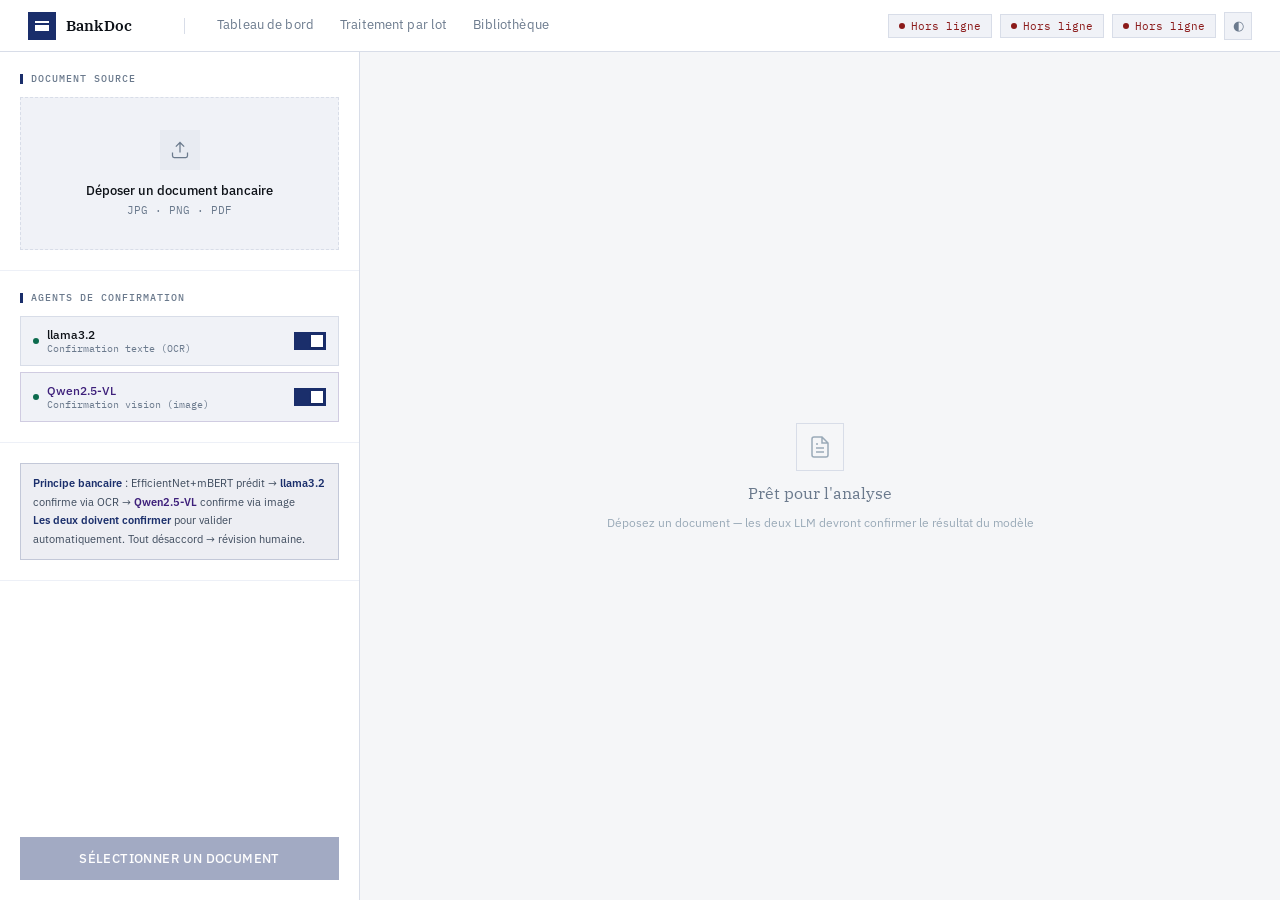
==== commit 1fd9aedc: "suppression carte d'identite" ====
--- a/templates/index.html
+++ b/templates/index.html
@@ -211,9 +211,8 @@
   <div class="nav-links">
     <a class="nav-link" href="dashboard.html">Tableau de bord</a>
     <a class="nav-link" href="queue.html">Traitement par lot</a>
-    <a class="nav-link active" href="index.html">Analyse unitaire</a>
     <a class="nav-link" href="library.html">Bibliothèque</a>
-    <a class="nav-link" href="retrain.html">Modèle</a>
+
   </div>
   <div class="nav-right">
     <div class="status-chip"><span class="dot pulse" id="dot-model"></span><span id="txt-model">Modèle…</span></div>
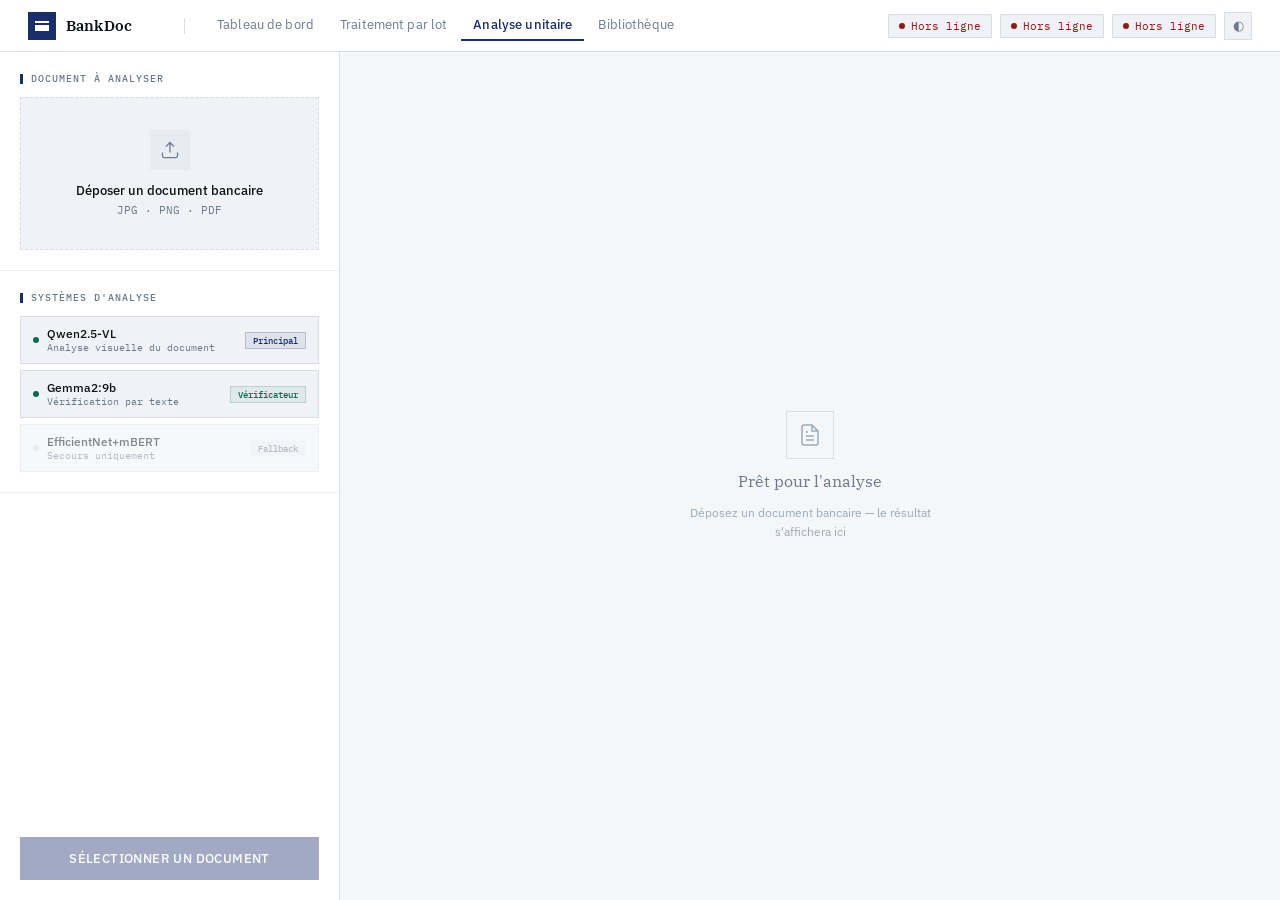
==== commit 3202420b: "Ajout smart_search et mise à jour des composants existants" ====
--- a/templates/index.html
+++ b/templates/index.html
@@ -3,7 +3,7 @@
 <head>
 <meta charset="UTF-8"/>
 <meta name="viewport" content="width=device-width, initial-scale=1.0"/>
-<title>BankDoc — Analyse unitaire</title>
+<title>BankDoc — Analyse de document</title>
 <link href="https://fonts.googleapis.com/css2?family=IBM+Plex+Sans:wght@300;400;500;600&family=IBM+Plex+Mono:wght@400;500&family=IBM+Plex+Serif:wght@300;400;600&display=swap" rel="stylesheet"/>
 <style>
 :root {
@@ -15,7 +15,6 @@
   --purple:#3D1F7A;--purple-bg:rgba(61,31,122,0.07);--purple-border:rgba(61,31,122,0.18);
   --text:#0D1117;--text2:#3D4A5C;--text3:#6B7A8D;--text4:#9AAAB8;
   --border:#D8DDE8;--border-subtle:#EDF0F7;
-  --shadow-md:0 4px 16px rgba(13,17,23,0.08),0 2px 4px rgba(13,17,23,0.04);
   --font:'IBM Plex Sans',sans-serif;--mono:'IBM Plex Mono',monospace;--serif:'IBM Plex Serif',serif;
 }
 [data-theme="dark"] {
@@ -52,7 +51,8 @@
 @keyframes blink{0%,100%{opacity:1}50%{opacity:.3}}
 .theme-toggle{width:28px;height:28px;border:1px solid var(--border);background:var(--surface2);cursor:pointer;display:flex;align-items:center;justify-content:center;color:var(--text3);font-size:13px;transition:all .15s}
 .theme-toggle:hover{color:var(--text);border-color:var(--brand)}
-.workspace{flex:1;display:grid;grid-template-columns:360px 1fr;overflow:hidden;min-height:0}
+
+.workspace{flex:1;display:grid;grid-template-columns:340px 1fr;overflow:hidden;min-height:0}
 
 /* LEFT */
 .left-panel{background:var(--surface);border-right:1px solid var(--border);display:flex;flex-direction:column;overflow-y:auto}
@@ -69,23 +69,20 @@
 .preview-img-box{background:var(--surface3);border:1px solid var(--border);display:flex;align-items:center;justify-content:center;height:160px;overflow:hidden}
 .preview-img-box img{max-height:160px;max-width:100%;object-fit:contain}
 .preview-meta{display:flex;gap:12px;padding:8px 10px;background:var(--surface2);border:1px solid var(--border);border-top:none;font-family:var(--mono);font-size:11px;color:var(--text3)}
-.agent-list{display:flex;flex-direction:column;gap:6px}
-.agent-row{display:flex;align-items:center;justify-content:space-between;padding:10px 12px;border:1px solid var(--border);background:var(--surface2);transition:border-color .15s}
-.agent-row:hover{border-color:var(--brand-border)}
-.agent-info{display:flex;align-items:center;gap:8px}
-.agent-dot{width:6px;height:6px;border-radius:50%}
-.agent-dot.active{background:var(--success)}
-.agent-dot.inactive{background:var(--border)}
-.agent-name{font-size:12px;font-weight:500}
-.agent-type{font-family:var(--mono);font-size:10px;color:var(--text3)}
-.sw{position:relative;width:32px;height:18px;display:inline-block;flex-shrink:0}
-.sw input{opacity:0;width:0;height:0}
-.sw-track{position:absolute;inset:0;background:var(--border);cursor:pointer;transition:background .2s}
-.sw-track:before{content:"";position:absolute;width:12px;height:12px;left:3px;top:3px;background:#fff;transition:transform .2s;box-shadow:0 1px 2px rgba(0,0,0,.15)}
-input:checked+.sw-track{background:var(--brand)}
-input:checked+.sw-track:before{transform:translateX(14px)}
-.pipeline-badge{padding:10px 12px;background:var(--brand-light);border:1px solid var(--brand-border);font-size:11px;color:var(--text2);line-height:1.7}
-.pipeline-badge strong{color:var(--brand);font-weight:600}
+
+/* Système info */
+.system-info{display:flex;flex-direction:column;gap:6px}
+.sys-row{display:flex;align-items:center;justify-content:space-between;padding:9px 12px;border:1px solid var(--border);background:var(--surface2)}
+.sys-left{display:flex;align-items:center;gap:8px}
+.sys-dot{width:6px;height:6px;border-radius:50%}
+.sys-dot.ok{background:var(--success)}.sys-dot.warn{background:var(--warning)}.sys-dot.err{background:var(--border)}
+.sys-name{font-size:12px;font-weight:500}
+.sys-role{font-family:var(--mono);font-size:10px;color:var(--text3)}
+.sys-badge{font-family:var(--mono);font-size:9px;padding:2px 7px;border:1px solid var(--border-subtle);font-weight:500}
+.sys-badge.principal{background:var(--brand-light);color:var(--brand);border-color:var(--brand-border)}
+.sys-badge.verif{background:var(--success-bg);color:var(--success);border-color:var(--success-border)}
+.sys-badge.fallback{background:var(--surface3);color:var(--text3)}
+
 .analyze-btn{width:100%;padding:13px;background:var(--brand);color:#fff;border:none;font-family:var(--font);font-size:13px;font-weight:500;cursor:pointer;letter-spacing:.03em;text-transform:uppercase;transition:background .15s;display:flex;align-items:center;justify-content:center;gap:8px}
 .analyze-btn:hover{background:var(--brand2)}
 .analyze-btn:disabled{opacity:.4;cursor:not-allowed}
@@ -98,89 +95,43 @@
 .empty-icon{width:48px;height:48px;border:1px solid var(--border);display:flex;align-items:center;justify-content:center;margin:0 auto}
 .empty-icon svg{width:24px;height:24px;stroke:var(--text4);fill:none;stroke-width:1.5}
 .empty-title{font-family:var(--serif);font-size:16px;font-weight:400;color:var(--text3)}
-.empty-sub{font-size:12px;color:var(--text4)}
+.empty-sub{font-size:12px;color:var(--text4);max-width:280px;line-height:1.6}
 .results-container{padding:24px;display:flex;flex-direction:column;gap:18px}
 
-/* RESULT HEADER */
-.result-header{background:var(--surface);border:1px solid var(--border);padding:20px 24px}
-.result-header-top{display:flex;align-items:flex-start;justify-content:space-between;margin-bottom:16px}
-.result-class-label{font-family:var(--mono);font-size:10px;font-weight:500;letter-spacing:.1em;text-transform:uppercase;color:var(--text3);margin-bottom:4px}
-.result-class{font-family:var(--serif);font-size:28px;font-weight:400;color:var(--text);letter-spacing:-.01em}
-.result-path-badge{padding:4px 10px;border:1px solid var(--border);font-family:var(--mono);font-size:10px;font-weight:500}
-.result-path-badge.validated{background:var(--success-bg);color:var(--success);border-color:var(--success-border)}
-.result-path-badge.disagreement{background:var(--warning-bg);color:var(--warning);border-color:var(--warning-border)}
-.result-path-badge.default{background:var(--surface2);color:var(--text3)}
-.conf-block{display:flex;flex-direction:column;gap:6px}
-.conf-labels{display:flex;justify-content:space-between;font-size:12px}
-.conf-label{color:var(--text3)}
-.conf-val{font-family:var(--mono);font-weight:500}
-.conf-val.hi{color:var(--success)}.conf-val.mid{color:var(--warning)}.conf-val.lo{color:var(--danger)}
-.conf-bar{height:4px;background:var(--surface3)}
-.conf-fill{height:4px;transition:width .8s cubic-bezier(.4,0,.2,1)}
-.conf-fill.hi{background:var(--success)}.conf-fill.mid{background:var(--warning)}.conf-fill.lo{background:var(--danger)}
-
-/* MANUAL ALERT */
-.manual-alert{background:var(--warning-bg);border:1px solid var(--warning-border);border-left:3px solid var(--warning);padding:16px 18px;display:flex;gap:16px;align-items:flex-start}
-.alert-content{flex:1}
-.alert-title{font-size:13px;font-weight:600;color:var(--warning);margin-bottom:5px}
-.alert-desc{font-size:12px;color:var(--text2);line-height:1.6;margin-bottom:10px}
-.alert-btn{display:inline-flex;align-items:center;gap:6px;padding:8px 16px;background:var(--warning);color:#fff;font-family:var(--font);font-size:12px;font-weight:500;text-decoration:none;cursor:pointer;border:none;letter-spacing:.02em;transition:opacity .15s}
-.alert-btn:hover{opacity:.85}
-
-/* SECTION CARDS */
-.result-section{background:var(--surface);border:1px solid var(--border)}
-.rs-header{padding:12px 16px;border-bottom:1px solid var(--border-subtle);display:flex;align-items:center;justify-content:space-between}
-.rs-title{font-family:var(--mono);font-size:10px;font-weight:500;letter-spacing:.1em;text-transform:uppercase;color:var(--text3);display:flex;align-items:center;gap:8px}
-.rs-title::before{content:"";width:2px;height:10px;background:var(--brand)}
-.rs-body{padding:14px 16px}
-
-/* VERDICT BANNER */
-.verdict-banner{padding:14px 18px;display:flex;align-items:center;gap:12px;border:1px solid}
-.verdict-banner.ok{background:var(--success-bg);border-color:var(--success-border)}
-.verdict-banner.warn{background:var(--warning-bg);border-color:var(--warning-border);border-left:3px solid var(--warning)}
-.verdict-icon{font-size:18px;flex-shrink:0}
-.verdict-text{flex:1}
-.verdict-title{font-size:13px;font-weight:600;margin-bottom:3px}
-.verdict-banner.ok .verdict-title{color:var(--success)}
-.verdict-banner.warn .verdict-title{color:var(--warning)}
-.verdict-sub{font-size:11px;color:var(--text2);line-height:1.5}
-
-/* MODEL COMPARISON TABLE */
-.model-table{width:100%;border-collapse:collapse;font-size:12px}
-.model-table th{font-family:var(--mono);font-size:9px;font-weight:500;letter-spacing:.08em;text-transform:uppercase;color:var(--text3);padding:8px 12px;text-align:left;border-bottom:1px solid var(--border)}
-.model-table td{padding:10px 12px;border-bottom:1px solid var(--border-subtle);vertical-align:middle}
-.model-table tr:last-child td{border-bottom:none}
-.model-row-name{font-weight:500;color:var(--text);display:flex;align-items:center;gap:7px}
-.model-badge{font-family:var(--mono);font-size:9px;font-weight:500;padding:2px 6px;border:1px solid}
-.model-badge.principal{background:var(--brand-light);color:var(--brand);border-color:var(--brand-border)}
-.model-badge.llm{background:var(--success-bg);color:var(--success);border-color:var(--success-border)}
-.model-badge.vision{background:var(--purple-bg);color:var(--purple);border-color:var(--purple-border)}
-.model-badge.unavail{background:var(--surface3);color:var(--text3);border-color:var(--border)}
-.verdict-cell{font-family:var(--mono);font-size:11px;font-weight:500;display:flex;align-items:center;gap:5px}
-.verdict-cell.agree{color:var(--success)}
-.verdict-cell.disagree{color:var(--danger)}
-.verdict-cell.unavail{color:var(--text4)}
-.pred-cell{font-family:var(--mono);font-size:11px;font-weight:500;color:var(--text)}
-.conf-cell{font-family:var(--mono);font-size:11px}
-.conf-cell.hi{color:var(--success)}.conf-cell.mid{color:var(--warning)}.conf-cell.lo{color:var(--danger)}
-
-/* QWEN REASONING */
-.qw-reasoning{font-family:var(--mono);font-size:11px;color:var(--text2);line-height:1.5;background:var(--surface2);padding:8px 10px;border:1px solid var(--border-subtle);margin-top:10px}
-.qw-reasoning-label{font-family:var(--mono);font-size:9px;font-weight:500;text-transform:uppercase;letter-spacing:.08em;color:var(--text3);margin-bottom:4px}
-
-/* SCORES */
-.scores-list{display:flex;flex-direction:column;gap:6px}
-.score-row{display:grid;grid-template-columns:160px 1fr 50px;align-items:center;gap:8px}
-.score-name{font-size:12px;color:var(--text2);white-space:nowrap;overflow:hidden;text-overflow:ellipsis}
-.score-bar-bg{height:4px;background:var(--surface3)}
-.score-bar-fill{height:4px;background:var(--border);transition:width .5s}
-.score-bar-fill.top{background:var(--brand)}
-.score-pct{font-family:var(--mono);font-size:11px;color:var(--text3);text-align:right}
-
-/* PIPELINE STEPS */
+/* ── RÉSULTAT PRINCIPAL ── */
+.result-main{background:var(--surface);border:1px solid var(--border);padding:28px 32px}
+.result-status-row{display:flex;align-items:center;gap:16px;margin-bottom:20px}
+.result-status-icon{width:52px;height:52px;display:flex;align-items:center;justify-content:center;font-size:24px;flex-shrink:0}
+.result-status-icon.ok{background:var(--success-bg);border:1px solid var(--success-border)}
+.result-status-icon.warn{background:var(--warning-bg);border:1px solid var(--warning-border)}
+.result-status-text{}
+.result-status-label{font-family:var(--mono);font-size:10px;font-weight:500;letter-spacing:.1em;text-transform:uppercase;margin-bottom:4px}
+.result-status-label.ok{color:var(--success)}
+.result-status-label.warn{color:var(--warning)}
+.result-status-title{font-family:var(--serif);font-size:13px;color:var(--text2);line-height:1.5}
+.result-doc-type{font-family:var(--serif);font-size:32px;font-weight:300;color:var(--text);letter-spacing:-.02em;margin-bottom:16px}
+.result-doc-type em{font-style:normal;color:var(--brand)}
+.result-actions{display:flex;gap:10px;flex-wrap:wrap}
+.result-action-btn{padding:10px 20px;font-family:var(--font);font-size:12px;font-weight:500;cursor:pointer;text-decoration:none;display:inline-flex;align-items:center;gap:6px;border:1px solid var(--border);background:var(--surface2);color:var(--text2);transition:all .15s}
+.result-action-btn:hover{border-color:var(--brand-border);color:var(--brand)}
+.result-action-btn.primary{background:var(--warning);border-color:var(--warning);color:#fff}
+.result-action-btn.primary:hover{opacity:.85}
+
+/* ── DÉTAILS TECHNIQUES (accordion) ── */
+.details-accordion{background:var(--surface);border:1px solid var(--border)}
+.acc-header{padding:14px 18px;cursor:pointer;display:flex;align-items:center;justify-content:space-between;transition:background .15s;user-select:none}
+.acc-header:hover{background:var(--surface2)}
+.acc-title{font-family:var(--mono);font-size:10px;font-weight:500;letter-spacing:.1em;text-transform:uppercase;color:var(--text3);display:flex;align-items:center;gap:8px}
+.acc-title::before{content:"";width:2px;height:10px;background:var(--brand)}
+.acc-arrow{font-family:var(--mono);font-size:11px;color:var(--text4);transition:transform .2s}
+.acc-arrow.open{transform:rotate(90deg)}
+.acc-body{display:none;border-top:1px solid var(--border-subtle)}
+.acc-body.open{display:block}
+
+/* Pipeline steps */
 .steps-list{display:flex;flex-direction:column}
-.step-item{display:flex;gap:12px;padding:10px 0;border-bottom:1px solid var(--border-subtle)}
-.step-item:last-child{border-bottom:none;padding-bottom:0}
+.step-item{display:flex;gap:12px;padding:12px 18px;border-bottom:1px solid var(--border-subtle)}
+.step-item:last-child{border-bottom:none}
 .step-num{width:22px;height:22px;flex-shrink:0;display:flex;align-items:center;justify-content:center;font-family:var(--mono);font-size:10px;font-weight:500}
 .step-num.ok{background:var(--success-bg);color:var(--success);border:1px solid var(--success-border)}
 .step-num.warning{background:var(--warning-bg);color:var(--warning);border:1px solid var(--warning-border)}
@@ -189,13 +140,25 @@
 .step-name{font-size:12px;font-weight:500;margin-bottom:2px}
 .step-detail{font-family:var(--mono);font-size:10px;color:var(--text3);line-height:1.5;word-break:break-word}
 
-/* OCR & MONGO */
-.ocr-text{background:var(--surface2);border:1px solid var(--border);padding:12px;font-family:var(--mono);font-size:11px;color:var(--text2);line-height:1.7;max-height:120px;overflow-y:auto;white-space:pre-wrap}
-.mongo-badge{background:var(--success-bg);border:1px solid var(--success-border);padding:10px 14px;display:flex;align-items:center;justify-content:space-between;font-family:var(--mono);font-size:11px}
+/* Scores */
+.scores-section{padding:14px 18px}
+.score-row{display:grid;grid-template-columns:160px 1fr 50px;align-items:center;gap:8px;margin-bottom:6px}
+.score-name{font-size:12px;color:var(--text2)}
+.score-bar-bg{height:4px;background:var(--surface3)}
+.score-bar-fill{height:4px;background:var(--border)}
+.score-bar-fill.top{background:var(--brand)}
+.score-pct{font-family:var(--mono);font-size:11px;color:var(--text3);text-align:right}
+
+/* OCR */
+.ocr-box{margin:14px 18px;background:var(--surface2);border:1px solid var(--border);padding:12px;font-family:var(--mono);font-size:11px;color:var(--text2);line-height:1.7;max-height:120px;overflow-y:auto;white-space:pre-wrap}
+
+/* MongoDB */
+.mongo-badge{background:var(--success-bg);border:1px solid var(--success-border);padding:10px 18px;display:flex;align-items:center;justify-content:space-between;font-family:var(--mono);font-size:11px}
 .mongo-badge-label{color:var(--success);font-weight:500}
 .mongo-badge-id{color:var(--text3)}
 .mongo-badge a{color:var(--success);font-size:11px;text-decoration:underline}
-.timing{font-family:var(--mono);font-size:11px;color:var(--text4);text-align:right}
+
+.timing{font-family:var(--mono);font-size:11px;color:var(--text4);text-align:right;padding:0 4px}
 
 @media(max-width:900px){.workspace{grid-template-columns:1fr;height:auto;overflow:visible}body{height:auto;overflow:auto}.right-panel{min-height:60vh}}
 </style>
@@ -211,12 +174,12 @@
   <div class="nav-links">
     <a class="nav-link" href="dashboard.html">Tableau de bord</a>
     <a class="nav-link" href="queue.html">Traitement par lot</a>
+    <a class="nav-link active" href="index.html">Analyse unitaire</a>
     <a class="nav-link" href="library.html">Bibliothèque</a>
-
   </div>
   <div class="nav-right">
-    <div class="status-chip"><span class="dot pulse" id="dot-model"></span><span id="txt-model">Modèle…</span></div>
     <div class="status-chip"><span class="dot pulse" id="dot-qwen"></span><span id="txt-qwen">Qwen…</span></div>
+    <div class="status-chip"><span class="dot pulse" id="dot-gemma"></span><span id="txt-gemma">Gemma…</span></div>
     <div class="status-chip"><span class="dot pulse" id="dot-mongo"></span><span id="txt-mongo">MongoDB…</span></div>
     <button class="theme-toggle" onclick="toggleTheme()">◐</button>
   </div>
@@ -226,7 +189,7 @@
   <!-- LEFT -->
   <div class="left-panel">
     <div class="panel-section">
-      <div class="section-label">Document source</div>
+      <div class="section-label">Document à analyser</div>
       <div class="dropzone" id="dropzone">
         <input type="file" id="file-input" accept="image/*,.pdf"/>
         <div class="dz-icon"><svg viewBox="0 0 24 24"><path d="M21 15v4a2 2 0 01-2 2H5a2 2 0 01-2-2v-4M17 8l-5-5-5 5M12 3v12"/></svg></div>
@@ -245,35 +208,38 @@
     </div>
 
     <div class="panel-section">
-      <div class="section-label">Agents de confirmation</div>
-      <div class="agent-list">
-        <div class="agent-row">
-          <div class="agent-info">
-            <span class="agent-dot active" id="agent-dot-llama"></span>
+      <div class="section-label">Systèmes d'analyse</div>
+      <div class="system-info">
+        <div class="sys-row">
+          <div class="sys-left">
+            <span class="sys-dot ok" id="sdot-qwen"></span>
             <div>
-              <div class="agent-name">llama3.2</div>
-              <div class="agent-type">Confirmation texte (OCR)</div>
+              <div class="sys-name">Qwen2.5-VL</div>
+              <div class="sys-role">Analyse visuelle du document</div>
             </div>
           </div>
-          <label class="sw"><input type="checkbox" id="toggle-llama" checked onchange="setAgent('ollama',this.checked)"/><span class="sw-track"></span></label>
+          <span class="sys-badge principal">Principal</span>
         </div>
-        <div class="agent-row" style="border-color:var(--purple-border)">
-          <div class="agent-info">
-            <span class="agent-dot active" id="agent-dot-qwen"></span>
+        <div class="sys-row">
+          <div class="sys-left">
+            <span class="sys-dot ok" id="sdot-gemma"></span>
             <div>
-              <div class="agent-name" style="color:var(--purple)">Qwen2.5-VL</div>
-              <div class="agent-type">Confirmation vision (image)</div>
+              <div class="sys-name">Gemma2:9b</div>
+              <div class="sys-role">Vérification par texte</div>
             </div>
           </div>
-          <label class="sw"><input type="checkbox" id="toggle-qwen" checked onchange="setAgent('qwen',this.checked)"/><span class="sw-track"></span></label>
+          <span class="sys-badge verif">Vérificateur</span>
         </div>
-      </div>
-    </div>
-
-    <div class="panel-section">
-      <div class="pipeline-badge">
-        <strong>Principe bancaire</strong> : EfficientNet+mBERT prédit → <strong>llama3.2</strong> confirme via OCR → <strong style="color:var(--purple)">Qwen2.5-VL</strong> confirme via image<br>
-        <strong>Les deux doivent confirmer</strong> pour valider automatiquement. Tout désaccord → révision humaine.
+        <div class="sys-row" style="opacity:.5">
+          <div class="sys-left">
+            <span class="sys-dot err"></span>
+            <div>
+              <div class="sys-name">EfficientNet+mBERT</div>
+              <div class="sys-role">Secours uniquement</div>
+            </div>
+          </div>
+          <span class="sys-badge fallback">Fallback</span>
+        </div>
       </div>
     </div>
 
@@ -290,7 +256,7 @@
     <div class="empty-state" id="empty-state">
       <div class="empty-icon"><svg viewBox="0 0 24 24"><path d="M14 2H6a2 2 0 00-2 2v16a2 2 0 002 2h12a2 2 0 002-2V8zM14 2v6h6M16 13H8M16 17H8M10 9H8"/></svg></div>
       <div class="empty-title">Prêt pour l'analyse</div>
-      <div class="empty-sub">Déposez un document — les deux LLM devront confirmer le résultat du modèle</div>
+      <div class="empty-sub">Déposez un document bancaire — le résultat s'affichera ici</div>
     </div>
     <div id="results-area"></div>
   </div>
@@ -300,37 +266,41 @@
 const API='http://localhost:5000';
 let selectedFile=null;
 
-const TYPE_LABELS={carte_identite:"Carte d'Identité",rib:"RIB",cheque:"Chèque",tableau_amortissement:"Tableau d'amortissement",acte_naissance:"Acte de naissance",acte_heredite:"Acte d'hérédité",assurance:"Assurance",attestation_solde:"Attestation de solde"};
+const TYPE_LABELS={
+  carte_identite:"Carte Nationale d'Identité",
+  rib:"Relevé d'Identité Bancaire (RIB)",
+  cheque:"Chèque bancaire",
+  tableau_amortissement:"Tableau d'amortissement",
+  acte_naissance:"Acte de naissance",
+  acte_heredite:"Acte d'hérédité",
+  assurance:"Contrat d'assurance",
+  attestation_solde:"Attestation de solde"
+};
 
 function toggleTheme(){const h=document.documentElement,d=h.getAttribute('data-theme')==='dark';h.setAttribute('data-theme',d?'light':'dark');localStorage.setItem('theme',d?'light':'dark');}
 (()=>{document.documentElement.setAttribute('data-theme',localStorage.getItem('theme')||'light');})();
 function esc(s){return String(s||'').replace(/&/g,'&amp;').replace(/</g,'&lt;').replace(/>/g,'&gt;');}
-function confClass(c){return c>=80?'hi':c>=60?'mid':'lo';}
 
 async function checkStatus(){
   try{
     const r=await fetch(`${API}/status`,{signal:AbortSignal.timeout(4000)});
     const d=await r.json();
-    setDot('dot-model',d.device?'ok':'warn',`${(d.device||'CPU').toUpperCase()} · ${d.val_acc}%`);
     setDot('dot-qwen',d.qwen?'ok':'warn',d.qwen?'Qwen disponible':'Qwen hors ligne');
+    setDot('dot-gemma',d.ollama?'ok':'warn',d.ollama?'Gemma disponible':'Gemma hors ligne');
     setDot('dot-mongo',d.mongodb?'ok':'err',d.mongodb?'MongoDB':'MongoDB hors ligne');
-    document.getElementById('toggle-llama').checked=!!d.ollama;
-    document.getElementById('toggle-qwen').checked=!!d.qwen;
-    document.getElementById('agent-dot-llama').className=`agent-dot ${d.ollama?'active':'inactive'}`;
-    document.getElementById('agent-dot-qwen').className=`agent-dot ${d.qwen?'active':'inactive'}`;
-  }catch{['dot-model','dot-qwen','dot-mongo'].forEach(k=>setDot(k,'err','Hors ligne'));}
+    document.getElementById('sdot-qwen').className=`sys-dot ${d.qwen?'ok':'err'}`;
+    document.getElementById('sdot-gemma').className=`sys-dot ${d.ollama?'ok':'err'}`;
+  }catch{
+    ['dot-qwen','dot-gemma','dot-mongo'].forEach(k=>setDot(k,'err','Hors ligne'));
+  }
 }
 function setDot(id,state,txt){
-  const d=document.getElementById(id);d.className=`dot ${state}`;
+  const d=document.getElementById(id);
+  if(d)d.className=`dot ${state}`;
   const t=document.getElementById(id.replace('dot-','txt-'));
   if(t){t.textContent=txt;t.style.color=state==='ok'?'var(--success)':state==='warn'?'var(--warning)':'var(--danger)';}
 }
 checkStatus();setInterval(checkStatus,15000);
-
-async function setAgent(type,enabled){
-  const ep=type==='qwen'?'/toggle_qwen':'/toggle_ollama';
-  await fetch(`${API}${ep}`,{method:'POST',headers:{'Content-Type':'application/json'},body:JSON.stringify({enabled})}).catch(()=>{});
-}
 
 const dropzone=document.getElementById('dropzone'),fi=document.getElementById('file-input');
 dropzone.addEventListener('dragover',e=>{e.preventDefault();dropzone.classList.add('drag');});
@@ -347,7 +317,7 @@
     document.getElementById('file-name').textContent=file.name;
     document.getElementById('file-size').textContent=(file.size/1024).toFixed(1)+' KB';
     document.getElementById('btn-analyze').disabled=false;
-    document.getElementById('btn-text').textContent="Lancer l'analyse";
+    document.getElementById('btn-text').textContent="Analyser ce document";
   };
   reader.readAsDataURL(file);
 }
@@ -364,172 +334,121 @@
     const d=await r.json();
     renderResult(d);
   }catch(err){renderError(err.message);}
-  finally{btn.disabled=false;sp.style.display='none';bt.textContent='Nouvelle analyse';}
-}
-
-/* ── pathInfo : mappé sur les nouveaux cas du pipeline ── */
-function pathInfo(p){
-  const map={
-    dual_llm_confirmed:     {text:'Double confirmation',cls:'validated',desc:'llama3.2 + Qwen confirment'},
-    qwen_disagrees:         {text:'Désaccord Qwen',cls:'disagreement',desc:'Qwen désaccorde le modèle'},
-    llama_disagrees:        {text:'Désaccord llama3.2',cls:'disagreement',desc:'llama3.2 désaccorde le modèle'},
-    dual_llm_rejected:      {text:'Double rejet',cls:'disagreement',desc:'Les deux LLM rejettent le modèle'},
-    no_llm_available:       {text:'Aucun LLM',cls:'disagreement',desc:'Ni llama ni Qwen disponibles'},
-    qwen_confirms_model:    {text:'Qwen confirme',cls:'validated',desc:'Accord modèle + Qwen'},
-    model_qwen_disagreement:{text:'Désaccord Qwen',cls:'disagreement',desc:'Modèle et Qwen en désaccord'},
-    model_only_very_high:   {text:'Modèle seul',cls:'default',desc:'Confiance ≥ 90%, aucun LLM'},
-    model_only_medium:      {text:'Modèle seul',cls:'disagreement',desc:'Confiance 70-90%, sans LLM'},
-    model_only_low:         {text:'Confiance faible',cls:'disagreement',desc:'Confiance < 70%, sans LLM'},
-  };
-  return map[p]||{text:p||'—',cls:'default',desc:'Résultat pipeline'};
+  finally{btn.disabled=false;sp.style.display='none';bt.textContent='Analyser un autre document';}
 }
 
 function renderResult(d){
   const conf=parseFloat(d.confidence||0);
-  const cc=confClass(conf);
-  const pl=pathInfo(d.path);
   const predLabel=TYPE_LABELS[d.prediction]||d.prediction;
   const validated=d.agreement&&!d.needs_manual;
-
-  /* ── 1. VERDICT GLOBAL ── */
-  const verdictHTML=validated
-    ?`<div class="verdict-banner ok">
-        <div class="verdict-icon">✅</div>
-        <div class="verdict-text">
-          <div class="verdict-title">Classification validée automatiquement</div>
-          <div class="verdict-sub">llama3.2 et Qwen2.5-VL confirment tous les deux la prédiction du modèle. Aucune révision humaine requise.</div>
-        </div>
-      </div>`
-    :`<div class="verdict-banner warn">
-        <div class="verdict-icon">⚠️</div>
-        <div class="verdict-text">
-          <div class="verdict-title">Révision humaine obligatoire</div>
-          <div class="verdict-sub">${buildManualReason(d)} — <a href="manual_classify.html?doc_id=${enc(d.mongo_id||'')}&filename=${enc(selectedFile?.name||'')}&confidence=${conf.toFixed(1)}&prediction=${enc(d.prediction||'')}&ocr=${enc((d.ocr_text||'').substring(0,500))}&scores=${enc(JSON.stringify(d.all_scores||[]))}" style="color:var(--warning);font-weight:600">Classifier manuellement →</a></div>
-        </div>
-      </div>`;
-
-  /* ── 2. TABLEAU DES MODÈLES ── */
-  const llama=d.llama_result||{};
-  const qwen=d.qwen||{};
-  const modelConf=(d.all_scores?.[0]?.score||0)*100;
-
-  const llamaAgrees=llama.available&&llama.agrees===true;
-  const llamaDisagrees=llama.available&&llama.agrees===false;
-  const llamaUnavail=!llama.available;
-  const qwenAgrees=qwen.available&&qwen.class&&qwen.class.toLowerCase()===d.prediction.toLowerCase();
-  const qwenDisagrees=qwen.available&&qwen.class&&qwen.class.toLowerCase()!==d.prediction.toLowerCase();
-  const qwenUnavail=!qwen.available;
-
-  const modelsHTML=`<div class="result-section">
-    <div class="rs-header"><span class="rs-title">Résultats par modèle</span></div>
-    <div class="rs-body" style="padding:0">
-      <table class="model-table">
-        <thead><tr>
-          <th>Modèle</th><th>Prédiction</th><th>Confiance</th><th>Verdict</th>
-        </tr></thead>
-        <tbody>
-          <tr>
-            <td><div class="model-row-name">EfficientNet+mBERT <span class="model-badge principal">Principal</span></div><div style="font-family:var(--mono);font-size:10px;color:var(--text3);margin-top:2px">Vision + texte multimodal</div></td>
-            <td class="pred-cell">${esc(predLabel)}</td>
-            <td class="conf-cell ${cc}">${conf.toFixed(1)}%</td>
-            <td><div class="verdict-cell agree">✓ Référence</div></td>
-          </tr>
-          <tr style="${llamaUnavail?'opacity:.6':''}">
-            <td><div class="model-row-name">llama3.2 <span class="model-badge ${llamaUnavail?'unavail':'llm'}">${llamaUnavail?'Indisponible':'LLM texte'}</span></div><div style="font-family:var(--mono);font-size:10px;color:var(--text3);margin-top:2px">Analyse OCR</div></td>
-            <td class="pred-cell">${llamaUnavail?'—':esc(TYPE_LABELS[llama.class]||llama.class||'—')}</td>
-            <td class="conf-cell" style="color:var(--text4)">${llamaUnavail?'—':'—'}</td>
-            <td><div class="verdict-cell ${llamaUnavail?'unavail':llamaAgrees?'agree':'disagree'}">${llamaUnavail?'⚠ Non disponible':llamaAgrees?'✓ Confirme':'✗ Désaccorde'}</div></td>
-          </tr>
-          <tr style="${qwenUnavail?'opacity:.6':''}">
-            <td><div class="model-row-name" style="color:var(--purple)">Qwen2.5-VL <span class="model-badge ${qwenUnavail?'unavail':'vision'}">${qwenUnavail?'Indisponible':'Vision'}</span></div><div style="font-family:var(--mono);font-size:10px;color:var(--text3);margin-top:2px">Analyse image</div></td>
-            <td class="pred-cell" style="color:var(--purple)">${qwenUnavail?'—':esc(TYPE_LABELS[qwen.class]||qwen.class||'—')}</td>
-            <td class="conf-cell ${confClass((qwen.confidence||0)*100)}">${qwenUnavail?'—':((qwen.confidence||0)*100).toFixed(0)+'%'}</td>
-            <td><div class="verdict-cell ${qwenUnavail?'unavail':qwenAgrees?'agree':'disagree'}">${qwenUnavail?'⚠ Non disponible':qwenAgrees?'✓ Confirme':'✗ Désaccorde'}</div></td>
-          </tr>
-        </tbody>
-      </table>
-      ${qwen.reasoning?`<div class="rs-body" style="border-top:1px solid var(--border-subtle)">
-        <div class="qw-reasoning-label">Raisonnement Qwen2.5-VL</div>
-        <div class="qw-reasoning">${esc(qwen.reasoning.substring(0,300))}</div>
-      </div>`:''}
+  const path=d.path||'';
+
+  // ── MESSAGE STATUT SIMPLIFIÉ ────────────────────────────────────────────
+  let statusIcon,statusCls,statusLabel,statusDesc;
+  if(validated){
+    statusIcon='✅';statusCls='ok';
+    statusLabel='Document identifié avec succès';
+    statusDesc='Les deux systèmes d\'analyse sont en accord. Aucune vérification nécessaire.';
+  } else {
+    statusIcon='⚠️';statusCls='warn';
+    statusLabel='Vérification humaine recommandée';
+    statusDesc=buildStatusDesc(d);
+  }
+
+  // ── RÉSULTAT PRINCIPAL ─────────────────────────────────────────────────
+  const mainHTML=`<div class="result-main">
+    <div class="result-status-row">
+      <div class="result-status-icon ${statusCls}">${statusIcon}</div>
+      <div class="result-status-text">
+        <div class="result-status-label ${statusCls}">${statusLabel}</div>
+        <div class="result-status-title">${esc(statusDesc)}</div>
+      </div>
+    </div>
+    <div class="result-doc-type">Type de document : <em>${esc(predLabel)}</em></div>
+    <div class="result-actions">
+      ${d.needs_manual&&d.mongo_id?`<a class="result-action-btn primary" href="manual_classify.html?doc_id=${enc(d.mongo_id)}&filename=${enc(selectedFile?.name||'')}&confidence=${conf.toFixed(1)}&prediction=${enc(d.prediction||'')}&ocr=${enc((d.ocr_text||'').substring(0,500))}&scores=${enc(JSON.stringify(d.all_scores||[]))}">Corriger la classification →</a>`:''}
+      ${d.mongo_id?`<a class="result-action-btn" href="library.html">Voir dans la bibliothèque</a>`:''}
+      <button class="result-action-btn" onclick="location.reload()">Analyser un autre document</button>
     </div>
   </div>`;
 
-  /* ── 3. SCORES EfficientNet ── */
-  const maxScore=d.all_scores?.[0]?.score||1;
-  const scoresHTML=`<div class="result-section">
-    <div class="rs-header"><span class="rs-title">Distribution EfficientNet+mBERT</span></div>
-    <div class="rs-body"><div class="scores-list">${(d.all_scores||[]).map((s,i)=>`
-      <div class="score-row">
-        <div class="score-name">${esc(TYPE_LABELS[s.class]||s.class)}</div>
-        <div class="score-bar-bg"><div class="score-bar-fill ${i===0?'top':''}" style="width:${(s.score/maxScore*100).toFixed(0)}%"></div></div>
-        <div class="score-pct">${(s.score*100).toFixed(1)}%</div>
-      </div>`).join('')}</div></div>
+  // ── SAUVEGARDE MONGO ───────────────────────────────────────────────────
+  const mongoHTML=d.mongo_id?`<div class="mongo-badge">
+    <span><span class="mongo-badge-label">Document sauvegardé</span> <span class="mongo-badge-id">${esc(d.mongo_id)}</span></span>
+    <a href="library.html">Bibliothèque →</a>
+  </div>`:'';
+
+  // ── DÉTAILS TECHNIQUES (accordion) ─────────────────────────────────────
+  const stepsHTML=`<div class="details-accordion">
+    <div class="acc-header" onclick="toggleAcc('acc-pipeline')">
+      <span class="acc-title">Détail du traitement</span>
+      <span class="acc-arrow" id="acc-pipeline-arrow">▶</span>
+    </div>
+    <div class="acc-body" id="acc-pipeline">
+      <div class="steps-list">${(d.steps||[]).map((s,i)=>`
+        <div class="step-item">
+          <div class="step-num ${s.status||'ok'}">${i+1}</div>
+          <div class="step-body">
+            <div class="step-name">${esc(s.step)}</div>
+            <div class="step-detail">${esc(s.detail)}</div>
+          </div>
+        </div>`).join('')}
+      </div>
+    </div>
   </div>`;
 
-  /* ── 4. PIPELINE STEPS ── */
-  const stepsHTML=`<div class="result-section">
-    <div class="rs-header"><span class="rs-title">Journal d'exécution du pipeline</span></div>
-    <div class="rs-body"><div class="steps-list">${(d.steps||[]).map((s,i)=>`
-      <div class="step-item">
-        <div class="step-num ${s.status||'ok'}">${i+1}</div>
-        <div class="step-body">
-          <div class="step-name">${esc(s.step)}</div>
-          <div class="step-detail">${esc(s.detail)}</div>
-        </div>
-      </div>`).join('')}</div></div>
+  const scoresHTML=(d.all_scores&&d.all_scores.length)?`<div class="details-accordion">
+    <div class="acc-header" onclick="toggleAcc('acc-scores')">
+      <span class="acc-title">Scores de classification</span>
+      <span class="acc-arrow" id="acc-scores-arrow">▶</span>
+    </div>
+    <div class="acc-body" id="acc-scores">
+      <div class="scores-section">${d.all_scores.map((s,i)=>`
+        <div class="score-row">
+          <div class="score-name">${esc(TYPE_LABELS[s.class]||s.class)}</div>
+          <div class="score-bar-bg"><div class="score-bar-fill ${i===0?'top':''}" style="width:${(s.score*100).toFixed(0)}%"></div></div>
+          <div class="score-pct">${(s.score*100).toFixed(1)}%</div>
+        </div>`).join('')}
+      </div>
+    </div>
+  </div>`:'' ;
+
+  const ocrHTML=d.ocr_text?`<div class="details-accordion">
+    <div class="acc-header" onclick="toggleAcc('acc-ocr')">
+      <span class="acc-title">Texte extrait du document</span>
+      <span class="acc-arrow" id="acc-ocr-arrow">▶</span>
+    </div>
+    <div class="acc-body" id="acc-ocr">
+      <div class="ocr-box">${esc(d.ocr_text)}</div>
+    </div>
+  </div>`:'';
+
+  document.getElementById('results-area').innerHTML=`<div class="results-container">
+    ${mainHTML}
+    ${mongoHTML}
+    ${stepsHTML}
+    ${scoresHTML}
+    ${ocrHTML}
+    <div class="timing">Traitement : ${d.time_ms} ms</div>
   </div>`;
-
-  /* ── 5. OCR ── */
-  const ocrHTML=`<div class="result-section">
-    <div class="rs-header"><span class="rs-title">Texte OCR extrait</span>${d.degraded_image?`<span style="font-family:var(--mono);font-size:10px;color:var(--warning)">⚠ Image dégradée</span>`:''}
-    </div>
-    <div class="rs-body"><div class="ocr-text">${esc(d.ocr_text||'—')}</div></div>
-  </div>`;
-
-  /* ── 6. MONGO ── */
-  const mongoHTML=d.mongo_id?`<div class="mongo-badge">
-    <span><span class="mongo-badge-label">Sauvegardé</span> <span class="mongo-badge-id">${esc(d.mongo_id)}</span></span>
-    <a href="library.html">Voir dans la bibliothèque →</a>
-  </div>`:'';
-
-  document.getElementById('results-area').innerHTML=`<div class="results-container">
-    <div class="result-header">
-      <div class="result-header-top">
-        <div>
-          <div class="result-class-label">Classification</div>
-          <div class="result-class">${esc(predLabel)}</div>
-        </div>
-        <span class="result-path-badge ${pl.cls}">${pl.text}</span>
-      </div>
-      <div class="conf-block">
-        <div class="conf-labels"><span class="conf-label">Confiance EfficientNet</span><span class="conf-val ${cc}">${conf.toFixed(1)}%</span></div>
-        <div class="conf-bar"><div class="conf-fill ${cc}" style="width:${Math.min(conf,100)}%"></div></div>
-      </div>
-    </div>
-    ${verdictHTML}
-    ${mongoHTML}
-    ${modelsHTML}
-    ${scoresHTML}
-    ${stepsHTML}
-    ${ocrHTML}
-    <div class="timing">Traitement total : ${d.time_ms} ms</div>
-  </div>`;
-}
-
-function buildManualReason(d){
+}
+
+function buildStatusDesc(d){
   const path=d.path||'';
-  const reasons={
-    qwen_disagrees:'Qwen2.5-VL ne confirme pas la prédiction',
-    llama_disagrees:'llama3.2 ne confirme pas la prédiction',
-    dual_llm_rejected:'Les deux LLM rejettent la prédiction du modèle',
-    no_llm_available:'Aucun LLM disponible pour confirmer',
-    model_qwen_disagreement:'Désaccord entre le modèle et Qwen',
-    model_only_very_high:'Validation sans LLM (agents indisponibles)',
-    model_only_medium:'Confiance insuffisante, agents indisponibles',
-    model_only_low:'Confiance faible, agents indisponibles',
+  const m={
+    qwen_gemma_disagreement:`L'analyse visuelle et la vérification textuelle donnent des résultats différents.`,
+    qwen_only:`L'analyse visuelle n'a pas pu être confirmée (vérificateur indisponible).`,
+    gemma_only:`L'analyse visuelle est indisponible — résultat basé sur le texte uniquement.`,
+    efficientnet_fallback:`Les systèmes principaux sont indisponibles — résultat de secours.`,
   };
-  return reasons[path]||(!d.agreement?'Désaccord entre les agents':'Vérification manuelle requise');
+  return m[path]||'Une vérification humaine est recommandée pour ce document.';
+}
+
+function toggleAcc(id){
+  const body=document.getElementById(id);
+  const arrow=document.getElementById(id+'-arrow');
+  const open=body.classList.toggle('open');
+  if(arrow)arrow.classList.toggle('open',open);
 }
 
 function renderError(msg){
